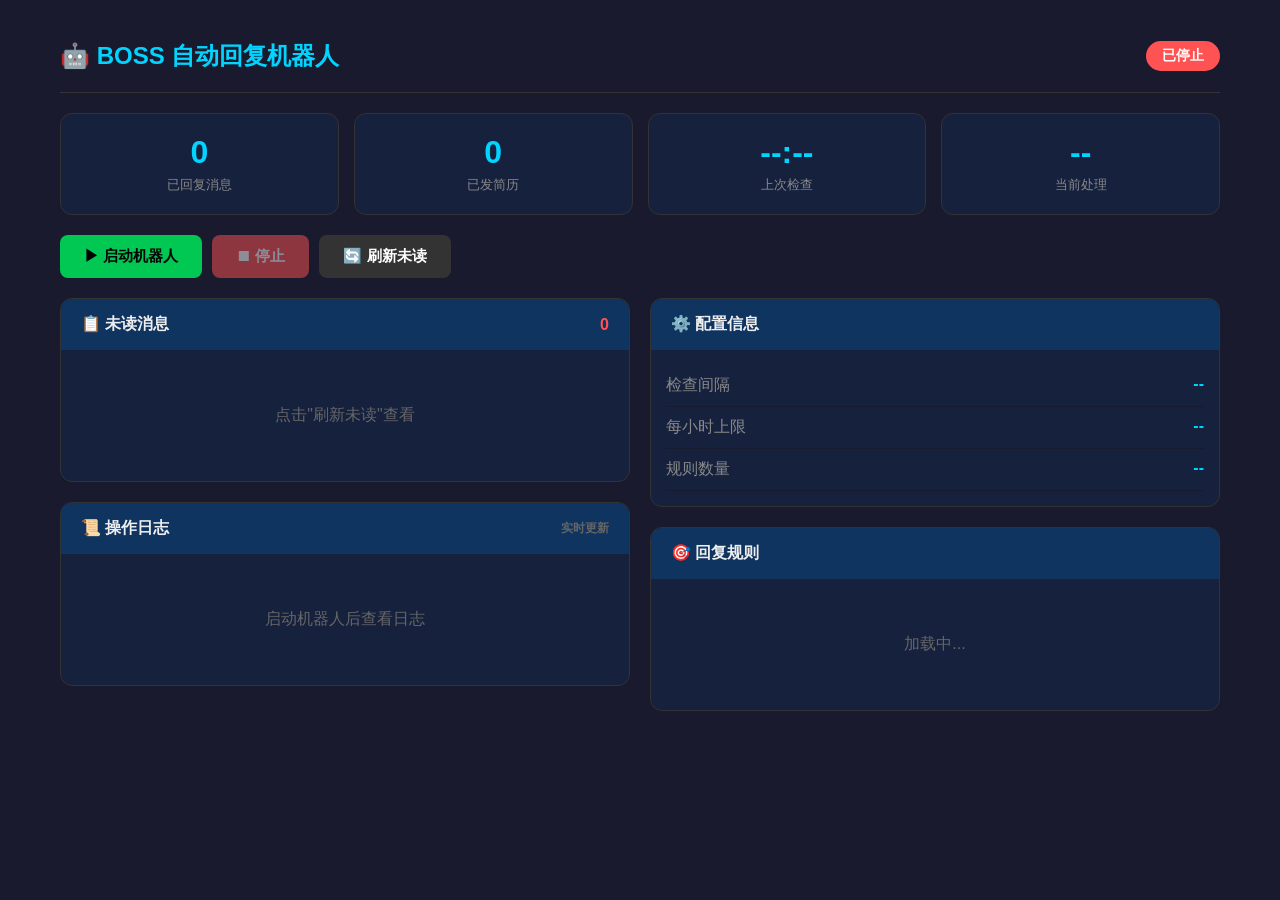
==== flask-version/templates/index.html @ 9f586309 "添加 browser-skill 版本和 Flask Web 管理界面" ====
<!DOCTYPE html>
<html lang="zh-CN">
<head>
    <meta charset="UTF-8">
    <meta name="viewport" content="width=device-width, initial-scale=1.0">
    <title>BOSS 自动回复机器人</title>
    <style>
        * { margin: 0; padding: 0; box-sizing: border-box; }
        body {
            font-family: -apple-system, BlinkMacSystemFont, 'Segoe UI', Roboto, sans-serif;
            background: #1a1a2e;
            color: #eee;
            min-height: 100vh;
        }
        .container { max-width: 1200px; margin: 0 auto; padding: 20px; }

        /* Header */
        .header {
            display: flex; justify-content: space-between; align-items: center;
            padding: 20px 0; border-bottom: 1px solid #333; margin-bottom: 20px;
        }
        .header h1 { font-size: 24px; color: #00d4ff; }
        .status-badge {
            padding: 6px 16px; border-radius: 20px; font-size: 14px; font-weight: bold;
        }
        .status-running { background: #00c853; color: #000; }
        .status-stopped { background: #ff5252; color: #fff; }

        /* Stats */
        .stats { display: grid; grid-template-columns: repeat(4, 1fr); gap: 15px; margin-bottom: 20px; }
        .stat-card {
            background: #16213e; border-radius: 12px; padding: 20px; text-align: center;
            border: 1px solid #333;
        }
        .stat-card .value { font-size: 32px; font-weight: bold; color: #00d4ff; }
        .stat-card .label { font-size: 13px; color: #888; margin-top: 5px; }

        /* Controls */
        .controls { display: flex; gap: 10px; margin-bottom: 20px; }
        .btn {
            padding: 12px 24px; border: none; border-radius: 8px; font-size: 15px;
            font-weight: bold; cursor: pointer; transition: all 0.2s;
        }
        .btn-start { background: #00c853; color: #000; }
        .btn-start:hover { background: #00e676; }
        .btn-stop { background: #ff5252; color: #fff; }
        .btn-stop:hover { background: #ff1744; }
        .btn:disabled { opacity: 0.5; cursor: not-allowed; }

        /* Main content */
        .main { display: grid; grid-template-columns: 1fr 1fr; gap: 20px; }

        .panel {
            background: #16213e; border-radius: 12px; border: 1px solid #333;
            overflow: hidden;
        }
        .panel-header {
            padding: 15px 20px; background: #0f3460; font-weight: bold;
            display: flex; justify-content: space-between; align-items: center;
        }
        .panel-body { padding: 15px; max-height: 500px; overflow-y: auto; }

        /* Logs */
        .log-entry {
            padding: 6px 0; border-bottom: 1px solid #1a1a2e; font-size: 13px;
            font-family: 'Consolas', 'Monaco', monospace;
        }
        .log-time { color: #666; margin-right: 8px; }
        .log-level { display: inline-block; width: 50px; font-weight: bold; }
        .log-level-INFO { color: #00d4ff; }
        .log-level-ERROR { color: #ff5252; }
        .log-level-WARNING { color: #ffab00; }
        .log-msg { color: #ccc; }

        /* Unread list */
        .unread-item {
            padding: 12px; background: #1a1a2e; border-radius: 8px;
            margin-bottom: 10px; border-left: 3px solid #00d4ff;
        }
        .unread-name { font-weight: bold; color: #00d4ff; margin-bottom: 5px; }
        .unread-preview { font-size: 13px; color: #999; line-height: 1.4; }
        .unread-count {
            display: inline-block; background: #ff5252; color: #fff;
            padding: 2px 8px; border-radius: 10px; font-size: 12px; margin-left: 8px;
        }
        .empty { text-align: center; color: #666; padding: 40px; }

        /* Config */
        .config-item {
            display: flex; justify-content: space-between; padding: 10px 0;
            border-bottom: 1px solid #1a1a2e;
        }
        .config-key { color: #888; }
        .config-val { color: #00d4ff; font-weight: bold; }

        /* Rules */
        .rule-item {
            display: flex; justify-content: space-between; padding: 8px 12px;
            background: #1a1a2e; border-radius: 6px; margin-bottom: 6px; font-size: 13px;
        }
        .rule-keyword { color: #ffab00; font-weight: bold; }
        .rule-action { color: #999; }
    </style>
</head>
<body>
    <div class="container">
        <!-- Header -->
        <div class="header">
            <h1>🤖 BOSS 自动回复机器人</h1>
            <span id="statusBadge" class="status-badge status-stopped">已停止</span>
        </div>

        <!-- Stats -->
        <div class="stats">
            <div class="stat-card">
                <div class="value" id="statReplies">0</div>
                <div class="label">已回复消息</div>
            </div>
            <div class="stat-card">
                <div class="value" id="statResumes">0</div>
                <div class="label">已发简历</div>
            </div>
            <div class="stat-card">
                <div class="value" id="statLastCheck">--:--</div>
                <div class="label">上次检查</div>
            </div>
            <div class="stat-card">
                <div class="value" id="statCurrent">--</div>
                <div class="label">当前处理</div>
            </div>
        </div>

        <!-- Controls -->
        <div class="controls">
            <button class="btn btn-start" id="btnStart" onclick="startBot()">▶ 启动机器人</button>
            <button class="btn btn-stop" id="btnStop" onclick="stopBot()" disabled>⏹ 停止</button>
            <button class="btn" style="background:#333; color:#fff;" onclick="refreshUnread()">🔄 刷新未读</button>
        </div>

        <!-- Main -->
        <div class="main">
            <!-- Left: Logs + Unread -->
            <div>
                <div class="panel" style="margin-bottom:20px;">
                    <div class="panel-header">
                        <span>📋 未读消息</span>
                        <span id="unreadTotal" style="color:#ff5252;">0</span>
                    </div>
                    <div class="panel-body" id="unreadList">
                        <div class="empty">点击"刷新未读"查看</div>
                    </div>
                </div>

                <div class="panel">
                    <div class="panel-header">
                        <span>📜 操作日志</span>
                        <span style="color:#666; font-size:12px;">实时更新</span>
                    </div>
                    <div class="panel-body" id="logList">
                        <div class="empty">启动机器人后查看日志</div>
                    </div>
                </div>
            </div>

            <!-- Right: Config + Rules -->
            <div>
                <div class="panel" style="margin-bottom:20px;">
                    <div class="panel-header">⚙️ 配置信息</div>
                    <div class="panel-body" id="configPanel">
                        <div class="config-item">
                            <span class="config-key">检查间隔</span>
                            <span class="config-val" id="cfgInterval">--</span>
                        </div>
                        <div class="config-item">
                            <span class="config-key">每小时上限</span>
                            <span class="config-val" id="cfgMax">--</span>
                        </div>
                        <div class="config-item">
                            <span class="config-key">规则数量</span>
                            <span class="config-val" id="cfgRules">--</span>
                        </div>
                    </div>
                </div>

                <div class="panel">
                    <div class="panel-header">🎯 回复规则</div>
                    <div class="panel-body" id="rulesPanel">
                        <div class="empty">加载中...</div>
                    </div>
                </div>
            </div>
        </div>
    </div>

    <script>
        // 状态更新
        async function updateStatus() {
            try {
                const res = await fetch('/api/status');
                const json = await res.json();
                const data = json.data;

                // 状态徽章
                const badge = document.getElementById('statusBadge');
                if (data.running) {
                    badge.textContent = '运行中';
                    badge.className = 'status-badge status-running';
                    document.getElementById('btnStart').disabled = true;
                    document.getElementById('btnStop').disabled = false;
                } else {
                    badge.textContent = '已停止';
                    badge.className = 'status-badge status-stopped';
                    document.getElementById('btnStart').disabled = false;
                    document.getElementById('btnStop').disabled = true;
                }

                // 统计
                document.getElementById('statReplies').textContent = data.total_replies;
                document.getElementById('statResumes').textContent = data.total_resumes;
                document.getElementById('statLastCheck').textContent = data.last_check || '--:--';
                document.getElementById('statCurrent').textContent = data.current_chat || '--';
            } catch (e) {
                console.error('更新状态失败:', e);
            }
        }

        // 日志更新
        async function updateLogs() {
            try {
                const res = await fetch('/api/logs?limit=50');
                const json = await res.json();
                const logs = json.data;

                const html = logs.map(log => `
                    <div class="log-entry">
                        <span class="log-time">${log.time}</span>
                        <span class="log-level log-level-${log.level}">${log.level}</span>
                        <span class="log-msg">${escapeHtml(log.message)}</span>
                    </div>
                `).join('');

                document.getElementById('logList').innerHTML = html || '<div class="empty">暂无日志</div>';
            } catch (e) {
                console.error('更新日志失败:', e);
            }
        }

        // 刷新未读
        async function refreshUnread() {
            try {
                const res = await fetch('/api/unread');
                const json = await res.json();

                if (json.success) {
                    const items = json.data;
                    document.getElementById('unreadTotal').textContent = items.length;

                    if (items.length > 0) {
                        const html = items.map(item => `
                            <div class="unread-item">
                                <div class="unread-name">
                                    ${escapeHtml(item.name)}
                                    <span class="unread-count">${item.count}</span>
                                </div>
                                <div class="unread-preview">${escapeHtml(item.preview)}</div>
                            </div>
                        `).join('');
                        document.getElementById('unreadList').innerHTML = html;
                    } else {
                        document.getElementById('unreadList').innerHTML = '<div class="empty">暂无未读消息</div>';
                    }
                } else {
                    document.getElementById('unreadList').innerHTML = `<div class="empty">错误: ${json.message}</div>`;
                }
            } catch (e) {
                document.getElementById('unreadList').innerHTML = `<div class="empty">请求失败: ${e}</div>`;
            }
        }

        // 加载配置
        async function loadConfig() {
            try {
                const res = await fetch('/api/config');
                const json = await res.json();
                const data = json.data;

                document.getElementById('cfgInterval').textContent = data.check_interval + '秒';
                document.getElementById('cfgMax').textContent = data.max_replies_per_hour + '条';
                document.getElementById('cfgRules').textContent = data.rules_count + '条';

                // 规则列表
                const rulesHtml = Object.entries(data.rules).map(([k, v]) => `
                    <div class="rule-item">
                        <span class="rule-keyword">${escapeHtml(k)}</span>
                        <span class="rule-action">${escapeHtml(v)}</span>
                    </div>
                `).join('');
                document.getElementById('rulesPanel').innerHTML = rulesHtml || '<div class="empty">无规则</div>';
            } catch (e) {
                console.error('加载配置失败:', e);
            }
        }

        // 启动/停止
        async function startBot() {
            const res = await fetch('/api/start', { method: 'POST' });
            const json = await res.json();
            alert(json.message);
            updateStatus();
        }

        async function stopBot() {
            const res = await fetch('/api/stop', { method: 'POST' });
            const json = await res.json();
            alert(json.message);
            updateStatus();
        }

        // 工具
        function escapeHtml(text) {
            const div = document.createElement('div');
            div.textContent = text;
            return div.innerHTML;
        }

        // 定时刷新
        setInterval(updateStatus, 2000);
        setInterval(updateLogs, 1000);

        // 初始化
        updateStatus();
        updateLogs();
        loadConfig();
    </script>
</body>
</html>
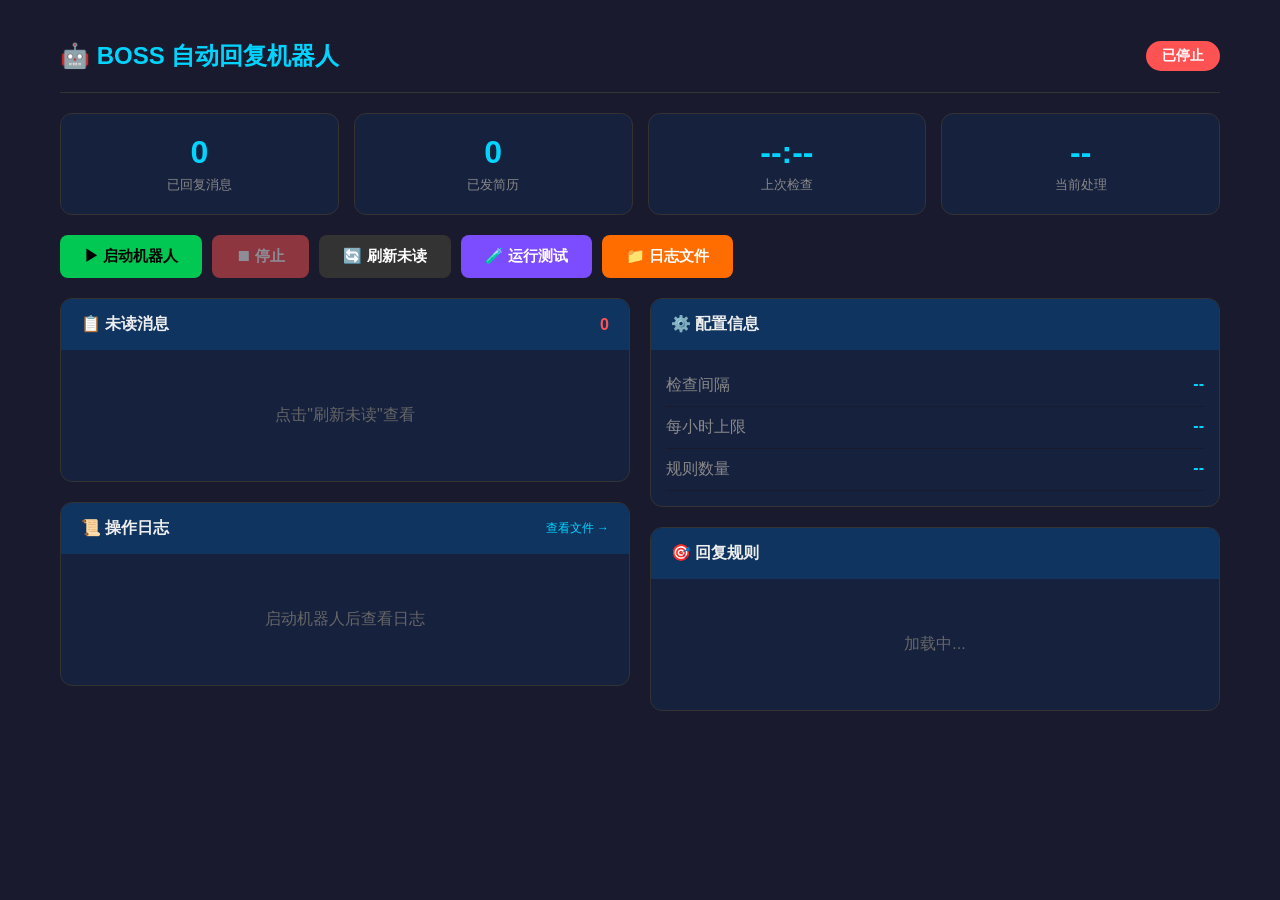
==== commit 4dab143b: "Add browser test suite and Flask log viewer - test_full_run.py: full browser integration test (12 ch" ====
--- a/flask-version/templates/index.html
+++ b/flask-version/templates/index.html
@@ -135,6 +135,8 @@
             <button class="btn btn-start" id="btnStart" onclick="startBot()">▶ 启动机器人</button>
             <button class="btn btn-stop" id="btnStop" onclick="stopBot()" disabled>⏹ 停止</button>
             <button class="btn" style="background:#333; color:#fff;" onclick="refreshUnread()">🔄 刷新未读</button>
+            <button class="btn" style="background:#7c4dff; color:#fff;" onclick="runTest()">🧪 运行测试</button>
+            <button class="btn" style="background:#ff6d00; color:#fff;" onclick="showLogFiles()">📁 日志文件</button>
         </div>
 
         <!-- Main -->
@@ -154,7 +156,7 @@
                 <div class="panel">
                     <div class="panel-header">
                         <span>📜 操作日志</span>
-                        <span style="color:#666; font-size:12px;">实时更新</span>
+                        <button style="background:none;border:none;color:#00d4ff;cursor:pointer;font-size:12px;" onclick="showLogFiles()">查看文件 →</button>
                     </div>
                     <div class="panel-body" id="logList">
                         <div class="empty">启动机器人后查看日志</div>
@@ -190,6 +192,24 @@
                 </div>
             </div>
         </div>
+
+        <!-- Log File Viewer Modal -->
+        <div id="logModal" style="display:none;position:fixed;top:0;left:0;width:100%;height:100%;background:rgba(0,0,0,0.8);z-index:1000;" onclick="if(event.target===this) closeLogModal()">
+            <div style="background:#16213e;margin:30px auto;width:90%;max-width:900px;height:85vh;border-radius:12px;overflow:hidden;display:flex;flex-direction:column;">
+                <div style="padding:15px 20px;background:#0f3460;display:flex;justify-content:space-between;align-items:center;">
+                    <span style="font-weight:bold;">📁 日志文件</span>
+                    <button onclick="closeLogModal()" style="background:none;border:none;color:#fff;font-size:20px;cursor:pointer;">✕</button>
+                </div>
+                <div style="padding:10px 20px;background:#1a1a2e;display:flex;gap:10px;align-items:center;">
+                    <select id="logFileSelect" onchange="loadLogFile()" style="background:#0f3460;color:#fff;border:1px solid #333;padding:8px 12px;border-radius:6px;flex:1;">
+                        <option value="">选择日志文件...</option>
+                    </select>
+                    <button onclick="refreshLogFiles()" style="background:#333;color:#fff;border:none;padding:8px 12px;border-radius:6px;cursor:pointer;">刷新</button>
+                </div>
+                <div id="logFileContent" style="flex:1;overflow-y:auto;padding:15px;font-family:Consolas,Monaco,monospace;font-size:12px;color:#ccc;white-space:pre-wrap;background:#0a0a1a;">
+                </div>
+            </div>
+        </div>
     </div>
 
     <script>
@@ -316,6 +336,63 @@
             updateStatus();
         }
 
+        // 运行浏览器测试
+        async function runTest() {
+            if (!confirm('运行完整浏览器测试？需要约30秒。')) return;
+            alert('测试已启动，请稍候...');
+            try {
+                const res = await fetch('/api/test', { method: 'POST' });
+                const json = await res.json();
+                if (json.success) {
+                    alert('✅ 测试全部通过！\n\n返回码: ' + json.returncode);
+                } else {
+                    alert('❌ 测试失败:\n' + (json.message || json.stderr || '未知错误'));
+                }
+            } catch (e) {
+                alert('测试请求失败: ' + e);
+            }
+        }
+
+        // 日志文件查看
+        function showLogFiles() {
+            document.getElementById('logModal').style.display = 'block';
+            refreshLogFiles();
+        }
+
+        function closeLogModal() {
+            document.getElementById('logModal').style.display = 'none';
+        }
+
+        async function refreshLogFiles() {
+            try {
+                const res = await fetch('/api/logfiles');
+                const json = await res.json();
+                const select = document.getElementById('logFileSelect');
+                select.innerHTML = '<option value="">选择日志文件...</option>';
+                json.data.forEach(f => {
+                    const opt = document.createElement('option');
+                    opt.value = f.name;
+                    const sizeKB = (f.size / 1024).toFixed(1);
+                    opt.textContent = `${f.name} (${sizeKB} KB) - ${f.modified}`;
+                    select.appendChild(opt);
+                });
+            } catch (e) {
+                console.error('加载日志文件列表失败:', e);
+            }
+        }
+
+        async function loadLogFile() {
+            const filename = document.getElementById('logFileSelect').value;
+            if (!filename) return;
+            try {
+                const res = await fetch('/api/logfile/' + encodeURIComponent(filename));
+                const json = await res.json();
+                document.getElementById('logFileContent').textContent = json.data || json.message || '空文件';
+            } catch (e) {
+                document.getElementById('logFileContent').textContent = '加载失败: ' + e;
+            }
+        }
+
         // 工具
         function escapeHtml(text) {
             const div = document.createElement('div');
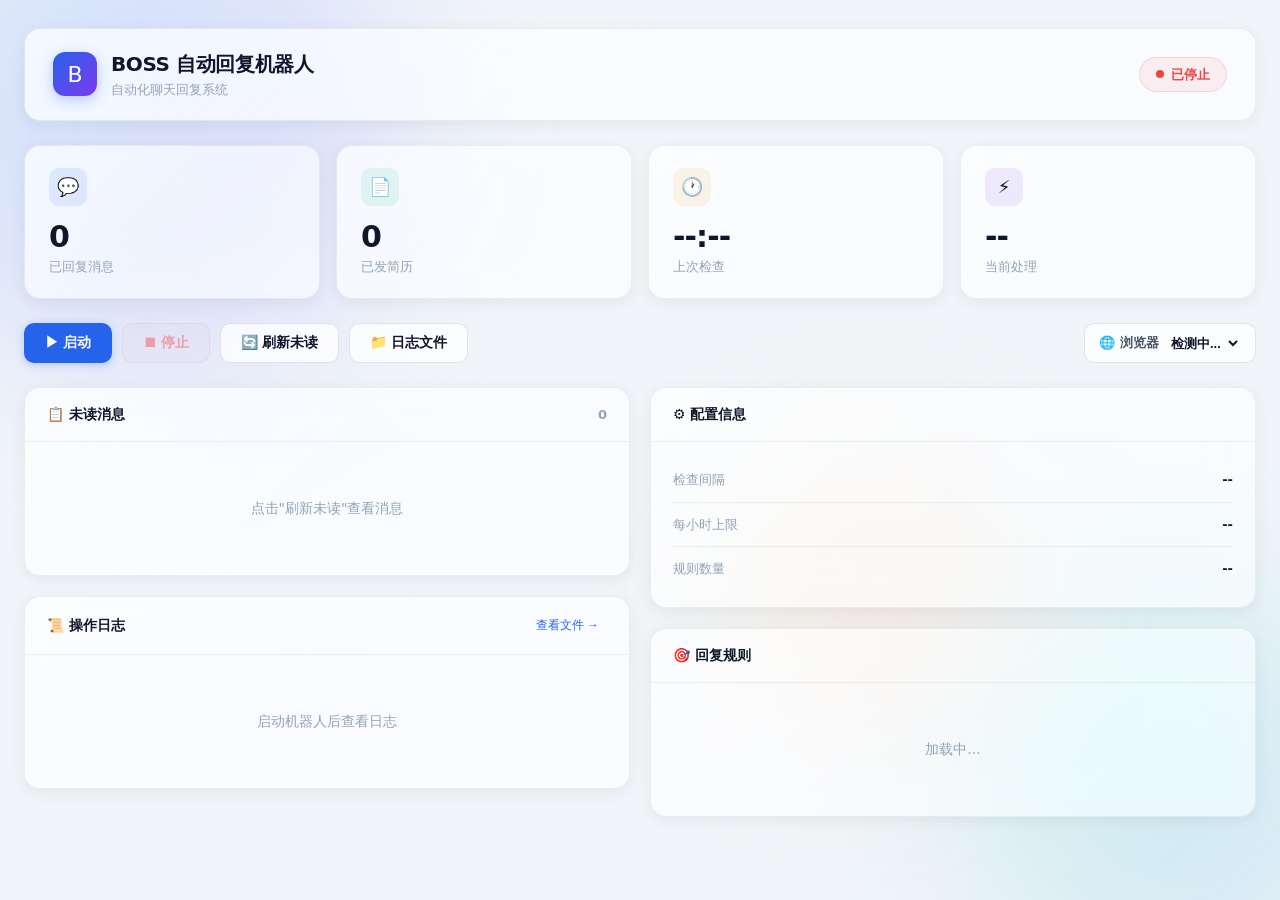
==== commit b9d0a71f: "feat: 重构浏览器启动 + Edge 适配 + 前端浏览器选择器 - 新增 browser_launcher.py: 跨平台浏览器启动器，支持 Chrome/Edge/Chromium 自动检测 " ====
--- a/flask-version/templates/index.html
+++ b/flask-version/templates/index.html
@@ -3,160 +3,757 @@
 <head>
     <meta charset="UTF-8">
     <meta name="viewport" content="width=device-width, initial-scale=1.0">
-    <title>BOSS 自动回复机器人</title>
+    <title>BOSS Auto-Reply Bot</title>
     <style>
-        * { margin: 0; padding: 0; box-sizing: border-box; }
+        /* ==================== Reset & Base ==================== */
+        *, *::before, *::after { margin: 0; padding: 0; box-sizing: border-box; }
+
+        :root {
+            --accent: #2563eb;
+            --accent-soft: rgb(37 99 235 / .08);
+            --accent-border: rgb(37 99 235 / .2);
+            --surface: rgb(255 255 255 / .62);
+            --surface-elevated: rgb(255 255 255 / .78);
+            --border: rgb(0 0 0 / .06);
+            --border-strong: rgb(0 0 0 / .1);
+            --text-primary: #0f172a;
+            --text-secondary: #475569;
+            --text-muted: #94a3b8;
+            --success: #10b981;
+            --danger: #ef4444;
+            --warning: #f59e0b;
+            --radius: 16px;
+            --radius-sm: 10px;
+            --radius-xs: 6px;
+            --shadow-sm: 0 1px 3px rgb(0 0 0 / .04);
+            --shadow-md: 0 4px 16px rgb(0 0 0 / .06);
+            --shadow-lg: 0 12px 40px rgb(0 0 0 / .08);
+            --blur: 20px;
+        }
+
         body {
-            font-family: -apple-system, BlinkMacSystemFont, 'Segoe UI', Roboto, sans-serif;
-            background: #1a1a2e;
-            color: #eee;
-            min-height: 100vh;
-        }
-        .container { max-width: 1200px; margin: 0 auto; padding: 20px; }
-
-        /* Header */
+            font-family: -apple-system, BlinkMacSystemFont, 'SF Pro Display', 'Segoe UI', system-ui, sans-serif;
+            background: #f1f5f9;
+            color: var(--text-primary);
+            min-height: 100dvh;
+            line-height: 1.5;
+            -webkit-font-smoothing: antialiased;
+        }
+
+        /* ==================== Background Decoration ==================== */
+        .bg-decoration {
+            position: fixed;
+            inset: 0;
+            z-index: 0;
+            overflow: hidden;
+            pointer-events: none;
+        }
+
+        .bg-blob {
+            position: absolute;
+            border-radius: 50%;
+            filter: blur(80px);
+            opacity: .35;
+        }
+
+        .bg-blob-1 {
+            width: 500px; height: 500px;
+            background: linear-gradient(135deg, #93c5fd, #c4b5fd);
+            top: -120px; left: -100px;
+        }
+
+        .bg-blob-2 {
+            width: 400px; height: 400px;
+            background: linear-gradient(135deg, #a7f3d0, #93c5fd);
+            bottom: -80px; right: -80px;
+        }
+
+        .bg-blob-3 {
+            width: 300px; height: 300px;
+            background: linear-gradient(135deg, #fde68a, #fca5a5);
+            top: 50%; right: 20%;
+            opacity: .18;
+        }
+
+        /* ==================== Glass Panel ==================== */
+        .glass {
+            position: relative;
+            background: var(--surface);
+            backdrop-filter: blur(var(--blur)) saturate(180%);
+            -webkit-backdrop-filter: blur(var(--blur)) saturate(180%);
+            border: 1px solid var(--border);
+            border-radius: var(--radius);
+            box-shadow: var(--shadow-md);
+        }
+
+        .glass::before {
+            content: "";
+            position: absolute;
+            inset: 0;
+            border-radius: inherit;
+            background: linear-gradient(135deg, rgb(255 255 255 / .35), transparent 50%);
+            pointer-events: none;
+            z-index: 0;
+        }
+
+        .glass > * { position: relative; z-index: 1; }
+
+        @media (prefers-reduced-transparency: reduce) {
+            .glass {
+                background: rgb(255 255 255 / .96);
+                backdrop-filter: none;
+                -webkit-backdrop-filter: none;
+            }
+        }
+
+        /* ==================== Layout ==================== */
+        .container {
+            position: relative;
+            z-index: 1;
+            max-width: 1280px;
+            margin: 0 auto;
+            padding: 28px 24px;
+        }
+
+        /* ==================== Header ==================== */
         .header {
-            display: flex; justify-content: space-between; align-items: center;
-            padding: 20px 0; border-bottom: 1px solid #333; margin-bottom: 20px;
-        }
-        .header h1 { font-size: 24px; color: #00d4ff; }
+            display: flex;
+            justify-content: space-between;
+            align-items: center;
+            padding: 20px 28px;
+            margin-bottom: 24px;
+        }
+
+        .header-left {
+            display: flex;
+            align-items: center;
+            gap: 14px;
+        }
+
+        .logo-icon {
+            width: 44px; height: 44px;
+            border-radius: 12px;
+            background: linear-gradient(135deg, var(--accent), #7c3aed);
+            display: flex;
+            align-items: center;
+            justify-content: center;
+            font-size: 22px;
+            color: #fff;
+            box-shadow: 0 4px 14px rgb(37 99 235 / .3);
+        }
+
+        .header-title {
+            font-size: 20px;
+            font-weight: 700;
+            letter-spacing: -0.02em;
+            color: var(--text-primary);
+        }
+
+        .header-subtitle {
+            font-size: 13px;
+            color: var(--text-muted);
+            margin-top: 1px;
+        }
+
         .status-badge {
-            padding: 6px 16px; border-radius: 20px; font-size: 14px; font-weight: bold;
-        }
-        .status-running { background: #00c853; color: #000; }
-        .status-stopped { background: #ff5252; color: #fff; }
-
-        /* Stats */
-        .stats { display: grid; grid-template-columns: repeat(4, 1fr); gap: 15px; margin-bottom: 20px; }
+            display: inline-flex;
+            align-items: center;
+            gap: 7px;
+            padding: 7px 16px;
+            border-radius: 999px;
+            font-size: 13px;
+            font-weight: 600;
+            border: 1px solid transparent;
+            transition: all .25s ease;
+        }
+
+        .status-dot {
+            width: 8px; height: 8px;
+            border-radius: 50%;
+            flex-shrink: 0;
+        }
+
+        .status-running {
+            background: rgb(16 185 129 / .1);
+            color: var(--success);
+            border-color: rgb(16 185 129 / .2);
+        }
+
+        .status-running .status-dot {
+            background: var(--success);
+            box-shadow: 0 0 0 3px rgb(16 185 129 / .2);
+            animation: pulse 2s infinite;
+        }
+
+        .status-stopped {
+            background: rgb(239 68 68 / .08);
+            color: var(--danger);
+            border-color: rgb(239 68 68 / .15);
+        }
+
+        .status-stopped .status-dot {
+            background: var(--danger);
+        }
+
+        @keyframes pulse {
+            0%, 100% { box-shadow: 0 0 0 3px rgb(16 185 129 / .2); }
+            50% { box-shadow: 0 0 0 6px rgb(16 185 129 / .08); }
+        }
+
+        /* ==================== Stats Grid ==================== */
+        .stats {
+            display: grid;
+            grid-template-columns: repeat(4, 1fr);
+            gap: 16px;
+            margin-bottom: 24px;
+        }
+
         .stat-card {
-            background: #16213e; border-radius: 12px; padding: 20px; text-align: center;
-            border: 1px solid #333;
-        }
-        .stat-card .value { font-size: 32px; font-weight: bold; color: #00d4ff; }
-        .stat-card .label { font-size: 13px; color: #888; margin-top: 5px; }
-
-        /* Controls */
-        .controls { display: flex; gap: 10px; margin-bottom: 20px; }
+            padding: 22px 24px;
+            transition: transform .2s ease, box-shadow .2s ease;
+        }
+
+        .stat-card:hover {
+            transform: translateY(-2px);
+            box-shadow: var(--shadow-lg);
+        }
+
+        .stat-icon {
+            width: 38px; height: 38px;
+            border-radius: 10px;
+            display: flex;
+            align-items: center;
+            justify-content: center;
+            font-size: 18px;
+            margin-bottom: 14px;
+        }
+
+        .stat-icon-blue { background: rgb(37 99 235 / .1); }
+        .stat-icon-green { background: rgb(16 185 129 / .1); }
+        .stat-icon-amber { background: rgb(245 158 11 / .1); }
+        .stat-icon-purple { background: rgb(124 58 237 / .1); }
+
+        .stat-value {
+            font-size: 30px;
+            font-weight: 700;
+            letter-spacing: -0.03em;
+            color: var(--text-primary);
+            line-height: 1.1;
+        }
+
+        .stat-label {
+            font-size: 13px;
+            color: var(--text-muted);
+            margin-top: 4px;
+        }
+
+        /* ==================== Controls ==================== */
+        .controls {
+            display: flex;
+            gap: 10px;
+            margin-bottom: 24px;
+            flex-wrap: wrap;
+        }
+
         .btn {
-            padding: 12px 24px; border: none; border-radius: 8px; font-size: 15px;
-            font-weight: bold; cursor: pointer; transition: all 0.2s;
-        }
-        .btn-start { background: #00c853; color: #000; }
-        .btn-start:hover { background: #00e676; }
-        .btn-stop { background: #ff5252; color: #fff; }
-        .btn-stop:hover { background: #ff1744; }
-        .btn:disabled { opacity: 0.5; cursor: not-allowed; }
-
-        /* Main content */
-        .main { display: grid; grid-template-columns: 1fr 1fr; gap: 20px; }
+            display: inline-flex;
+            align-items: center;
+            gap: 7px;
+            padding: 10px 20px;
+            border: 1px solid var(--border-strong);
+            border-radius: var(--radius-sm);
+            font-size: 14px;
+            font-weight: 600;
+            cursor: pointer;
+            transition: all .2s ease;
+            background: var(--surface-elevated);
+            color: var(--text-primary);
+            backdrop-filter: blur(10px);
+            -webkit-backdrop-filter: blur(10px);
+        }
+
+        .btn:hover:not(:disabled) {
+            transform: translateY(-1px);
+            box-shadow: var(--shadow-md);
+            border-color: var(--accent-border);
+        }
+
+        .btn:active:not(:disabled) {
+            transform: scale(.97);
+        }
+
+        .btn:disabled {
+            opacity: .45;
+            cursor: not-allowed;
+        }
+
+        .btn-primary {
+            background: var(--accent);
+            color: #fff;
+            border-color: transparent;
+            box-shadow: 0 2px 8px rgb(37 99 235 / .25);
+        }
+
+        .btn-primary:hover:not(:disabled) {
+            background: #1d4ed8;
+            box-shadow: 0 4px 16px rgb(37 99 235 / .35);
+        }
+
+        .btn-danger {
+            color: var(--danger);
+            border-color: rgb(239 68 68 / .2);
+            background: rgb(239 68 68 / .05);
+        }
+
+        .btn-danger:hover:not(:disabled) {
+            background: rgb(239 68 68 / .1);
+            border-color: rgb(239 68 68 / .3);
+        }
+
+        /* ==================== Main Grid ==================== */
+        .main {
+            display: grid;
+            grid-template-columns: 1fr 1fr;
+            gap: 20px;
+        }
 
         .panel {
-            background: #16213e; border-radius: 12px; border: 1px solid #333;
             overflow: hidden;
-        }
+            display: flex;
+            flex-direction: column;
+        }
+
         .panel-header {
-            padding: 15px 20px; background: #0f3460; font-weight: bold;
-            display: flex; justify-content: space-between; align-items: center;
-        }
-        .panel-body { padding: 15px; max-height: 500px; overflow-y: auto; }
-
-        /* Logs */
+            display: flex;
+            justify-content: space-between;
+            align-items: center;
+            padding: 16px 22px;
+            border-bottom: 1px solid var(--border);
+            font-size: 14px;
+            font-weight: 600;
+            color: var(--text-primary);
+        }
+
+        .panel-header-action {
+            font-size: 12px;
+            font-weight: 500;
+            color: var(--accent);
+            background: none;
+            border: none;
+            cursor: pointer;
+            padding: 4px 8px;
+            border-radius: var(--radius-xs);
+            transition: background .15s;
+        }
+
+        .panel-header-action:hover {
+            background: var(--accent-soft);
+        }
+
+        .panel-body {
+            padding: 16px 22px;
+            overflow-y: auto;
+            flex: 1;
+            max-height: 420px;
+        }
+
+        .panel-body::-webkit-scrollbar {
+            width: 5px;
+        }
+
+        .panel-body::-webkit-scrollbar-track {
+            background: transparent;
+        }
+
+        .panel-body::-webkit-scrollbar-thumb {
+            background: rgb(0 0 0 / .1);
+            border-radius: 999px;
+        }
+
+        /* ==================== Log Entries ==================== */
         .log-entry {
-            padding: 6px 0; border-bottom: 1px solid #1a1a2e; font-size: 13px;
-            font-family: 'Consolas', 'Monaco', monospace;
-        }
-        .log-time { color: #666; margin-right: 8px; }
-        .log-level { display: inline-block; width: 50px; font-weight: bold; }
-        .log-level-INFO { color: #00d4ff; }
-        .log-level-ERROR { color: #ff5252; }
-        .log-level-WARNING { color: #ffab00; }
-        .log-msg { color: #ccc; }
-
-        /* Unread list */
+            display: flex;
+            align-items: flex-start;
+            gap: 10px;
+            padding: 8px 0;
+            border-bottom: 1px solid var(--border);
+            font-size: 13px;
+        }
+
+        .log-entry:last-child { border-bottom: none; }
+
+        .log-time {
+            color: var(--text-muted);
+            font-variant-numeric: tabular-nums;
+            flex-shrink: 0;
+            font-size: 12px;
+            padding-top: 1px;
+        }
+
+        .log-level {
+            flex-shrink: 0;
+            font-size: 11px;
+            font-weight: 700;
+            padding: 2px 7px;
+            border-radius: 4px;
+            text-transform: uppercase;
+            letter-spacing: 0.04em;
+        }
+
+        .log-level-INFO {
+            background: rgb(37 99 235 / .1);
+            color: var(--accent);
+        }
+
+        .log-level-ERROR {
+            background: rgb(239 68 68 / .1);
+            color: var(--danger);
+        }
+
+        .log-level-WARNING {
+            background: rgb(245 158 11 / .1);
+            color: var(--warning);
+        }
+
+        .log-msg {
+            color: var(--text-secondary);
+            word-break: break-all;
+            line-height: 1.4;
+        }
+
+        /* ==================== Unread Items ==================== */
         .unread-item {
-            padding: 12px; background: #1a1a2e; border-radius: 8px;
-            margin-bottom: 10px; border-left: 3px solid #00d4ff;
-        }
-        .unread-name { font-weight: bold; color: #00d4ff; margin-bottom: 5px; }
-        .unread-preview { font-size: 13px; color: #999; line-height: 1.4; }
+            padding: 14px 16px;
+            background: var(--accent-soft);
+            border: 1px solid var(--accent-border);
+            border-radius: var(--radius-sm);
+            margin-bottom: 10px;
+            transition: transform .15s, box-shadow .15s;
+        }
+
+        .unread-item:hover {
+            transform: translateX(2px);
+            box-shadow: var(--shadow-sm);
+        }
+
+        .unread-name {
+            font-weight: 600;
+            color: var(--text-primary);
+            margin-bottom: 4px;
+            display: flex;
+            align-items: center;
+            gap: 8px;
+        }
+
         .unread-count {
-            display: inline-block; background: #ff5252; color: #fff;
-            padding: 2px 8px; border-radius: 10px; font-size: 12px; margin-left: 8px;
-        }
-        .empty { text-align: center; color: #666; padding: 40px; }
-
-        /* Config */
+            display: inline-flex;
+            align-items: center;
+            justify-content: center;
+            min-width: 20px; height: 20px;
+            background: var(--accent);
+            color: #fff;
+            border-radius: 999px;
+            font-size: 11px;
+            font-weight: 700;
+            padding: 0 6px;
+        }
+
+        .unread-preview {
+            font-size: 13px;
+            color: var(--text-secondary);
+            line-height: 1.4;
+        }
+
+        /* ==================== Config & Rules ==================== */
         .config-item {
-            display: flex; justify-content: space-between; padding: 10px 0;
-            border-bottom: 1px solid #1a1a2e;
-        }
-        .config-key { color: #888; }
-        .config-val { color: #00d4ff; font-weight: bold; }
-
-        /* Rules */
+            display: flex;
+            justify-content: space-between;
+            align-items: center;
+            padding: 12px 0;
+            border-bottom: 1px solid var(--border);
+        }
+
+        .config-item:last-child { border-bottom: none; }
+
+        .config-key {
+            font-size: 13px;
+            color: var(--text-muted);
+        }
+
+        .config-val {
+            font-size: 13px;
+            font-weight: 600;
+            color: var(--text-primary);
+            font-variant-numeric: tabular-nums;
+        }
+
         .rule-item {
-            display: flex; justify-content: space-between; padding: 8px 12px;
-            background: #1a1a2e; border-radius: 6px; margin-bottom: 6px; font-size: 13px;
-        }
-        .rule-keyword { color: #ffab00; font-weight: bold; }
-        .rule-action { color: #999; }
+            display: flex;
+            justify-content: space-between;
+            align-items: center;
+            padding: 10px 14px;
+            background: var(--accent-soft);
+            border: 1px solid var(--accent-border);
+            border-radius: var(--radius-xs);
+            margin-bottom: 6px;
+            font-size: 13px;
+        }
+
+        .rule-keyword {
+            font-weight: 600;
+            color: var(--accent);
+        }
+
+        .rule-action {
+            color: var(--text-secondary);
+            font-size: 12px;
+            max-width: 60%;
+            text-align: right;
+            overflow: hidden;
+            text-overflow: ellipsis;
+            white-space: nowrap;
+        }
+
+        /* ==================== Empty State ==================== */
+        .empty {
+            text-align: center;
+            color: var(--text-muted);
+            padding: 40px 20px;
+            font-size: 14px;
+        }
+
+        /* ==================== Modal ==================== */
+        .modal-overlay {
+            display: none;
+            position: fixed;
+            inset: 0;
+            z-index: 100;
+            background: rgb(0 0 0 / .3);
+            backdrop-filter: blur(4px);
+            -webkit-backdrop-filter: blur(4px);
+            align-items: center;
+            justify-content: center;
+        }
+
+        .modal-overlay.active {
+            display: flex;
+        }
+
+        .modal {
+            width: 90%;
+            max-width: 860px;
+            height: 80vh;
+            display: flex;
+            flex-direction: column;
+            overflow: hidden;
+            animation: modalIn .25s ease;
+        }
+
+        @keyframes modalIn {
+            from { opacity: 0; transform: scale(.96) translateY(8px); }
+            to { opacity: 1; transform: scale(1) translateY(0); }
+        }
+
+        .modal-header {
+            display: flex;
+            justify-content: space-between;
+            align-items: center;
+            padding: 18px 24px;
+            border-bottom: 1px solid var(--border);
+        }
+
+        .modal-title {
+            font-size: 16px;
+            font-weight: 600;
+        }
+
+        .modal-close {
+            width: 32px; height: 32px;
+            border: none;
+            background: var(--accent-soft);
+            border-radius: 8px;
+            cursor: pointer;
+            font-size: 16px;
+            color: var(--text-secondary);
+            display: flex;
+            align-items: center;
+            justify-content: center;
+            transition: background .15s;
+        }
+
+        .modal-close:hover {
+            background: rgb(239 68 68 / .1);
+            color: var(--danger);
+        }
+
+        .modal-toolbar {
+            display: flex;
+            gap: 10px;
+            align-items: center;
+            padding: 12px 24px;
+            border-bottom: 1px solid var(--border);
+            background: rgb(255 255 255 / .3);
+        }
+
+        .modal-select {
+            flex: 1;
+            padding: 8px 12px;
+            border: 1px solid var(--border-strong);
+            border-radius: var(--radius-xs);
+            background: var(--surface-elevated);
+            color: var(--text-primary);
+            font-size: 13px;
+            outline: none;
+            cursor: pointer;
+        }
+
+        .modal-select:focus {
+            border-color: var(--accent);
+        }
+
+        .modal-content {
+            flex: 1;
+            overflow-y: auto;
+            padding: 16px 24px;
+            font-family: 'SF Mono', 'Fira Code', 'Consolas', monospace;
+            font-size: 12px;
+            line-height: 1.6;
+            color: var(--text-secondary);
+            white-space: pre-wrap;
+            word-break: break-all;
+            background: rgb(255 255 255 / .3);
+        }
+
+        /* ==================== Browser Selector ==================== */
+        .browser-selector {
+            display: inline-flex;
+            align-items: center;
+            gap: 8px;
+            padding: 6px 14px;
+            background: var(--surface-elevated);
+            border: 1px solid var(--border-strong);
+            border-radius: var(--radius-sm);
+            backdrop-filter: blur(10px);
+            -webkit-backdrop-filter: blur(10px);
+        }
+
+        .browser-label {
+            font-size: 13px;
+            font-weight: 600;
+            color: var(--text-secondary);
+            white-space: nowrap;
+        }
+
+        .browser-select {
+            border: none;
+            background: transparent;
+            font-size: 13px;
+            font-weight: 600;
+            color: var(--text-primary);
+            outline: none;
+            cursor: pointer;
+            padding-right: 4px;
+        }
+
+        /* ==================== Responsive ==================== */
+        @media (max-width: 900px) {
+            .stats { grid-template-columns: repeat(2, 1fr); }
+            .main { grid-template-columns: 1fr; }
+        }
+
+        @media (max-width: 600px) {
+            .container { padding: 16px 12px; }
+            .stats { grid-template-columns: 1fr 1fr; gap: 10px; }
+            .stat-card { padding: 16px; }
+            .stat-value { font-size: 24px; }
+            .header { padding: 16px 20px; }
+            .header-title { font-size: 17px; }
+            .controls { gap: 8px; }
+            .btn { padding: 8px 14px; font-size: 13px; }
+        }
     </style>
 </head>
 <body>
+    <!-- Background -->
+    <div class="bg-decoration">
+        <div class="bg-blob bg-blob-1"></div>
+        <div class="bg-blob bg-blob-2"></div>
+        <div class="bg-blob bg-blob-3"></div>
+    </div>
+
     <div class="container">
         <!-- Header -->
-        <div class="header">
-            <h1>🤖 BOSS 自动回复机器人</h1>
-            <span id="statusBadge" class="status-badge status-stopped">已停止</span>
+        <div class="header glass">
+            <div class="header-left">
+                <div class="logo-icon">B</div>
+                <div>
+                    <div class="header-title">BOSS 自动回复机器人</div>
+                    <div class="header-subtitle">自动化聊天回复系统</div>
+                </div>
+            </div>
+            <span id="statusBadge" class="status-badge status-stopped">
+                <span class="status-dot"></span>
+                <span id="statusText">已停止</span>
+            </span>
         </div>
 
         <!-- Stats -->
         <div class="stats">
-            <div class="stat-card">
-                <div class="value" id="statReplies">0</div>
-                <div class="label">已回复消息</div>
+            <div class="stat-card glass">
+                <div class="stat-icon stat-icon-blue">💬</div>
+                <div class="stat-value" id="statReplies">0</div>
+                <div class="stat-label">已回复消息</div>
             </div>
-            <div class="stat-card">
-                <div class="value" id="statResumes">0</div>
-                <div class="label">已发简历</div>
+            <div class="stat-card glass">
+                <div class="stat-icon stat-icon-green">📄</div>
+                <div class="stat-value" id="statResumes">0</div>
+                <div class="stat-label">已发简历</div>
             </div>
-            <div class="stat-card">
-                <div class="value" id="statLastCheck">--:--</div>
-                <div class="label">上次检查</div>
+            <div class="stat-card glass">
+                <div class="stat-icon stat-icon-amber">🕐</div>
+                <div class="stat-value" id="statLastCheck">--:--</div>
+                <div class="stat-label">上次检查</div>
             </div>
-            <div class="stat-card">
-                <div class="value" id="statCurrent">--</div>
-                <div class="label">当前处理</div>
+            <div class="stat-card glass">
+                <div class="stat-icon stat-icon-purple">⚡</div>
+                <div class="stat-value" id="statCurrent">--</div>
+                <div class="stat-label">当前处理</div>
             </div>
         </div>
 
         <!-- Controls -->
         <div class="controls">
-            <button class="btn btn-start" id="btnStart" onclick="startBot()">▶ 启动机器人</button>
-            <button class="btn btn-stop" id="btnStop" onclick="stopBot()" disabled>⏹ 停止</button>
-            <button class="btn" style="background:#333; color:#fff;" onclick="refreshUnread()">🔄 刷新未读</button>
-            <button class="btn" style="background:#7c4dff; color:#fff;" onclick="runTest()">🧪 运行测试</button>
-            <button class="btn" style="background:#ff6d00; color:#fff;" onclick="showLogFiles()">📁 日志文件</button>
+            <button class="btn btn-primary" id="btnStart" onclick="startBot()">▶ 启动</button>
+            <button class="btn btn-danger" id="btnStop" onclick="stopBot()" disabled>⏹ 停止</button>
+            <button class="btn" onclick="refreshUnread()">🔄 刷新未读</button>
+            <button class="btn" onclick="showLogFiles()">📁 日志文件</button>
+            <div style="flex:1"></div>
+            <div class="browser-selector" id="browserSelector">
+                <span class="browser-label">🌐 浏览器</span>
+                <select class="browser-select" id="browserSelect" onchange="selectBrowser()">
+                    <option value="">检测中...</option>
+                </select>
+            </div>
         </div>
 
         <!-- Main -->
         <div class="main">
-            <!-- Left: Logs + Unread -->
+            <!-- Left Column -->
             <div>
-                <div class="panel" style="margin-bottom:20px;">
+                <div class="panel glass" style="margin-bottom:20px;">
                     <div class="panel-header">
                         <span>📋 未读消息</span>
-                        <span id="unreadTotal" style="color:#ff5252;">0</span>
+                        <span id="unreadTotal" style="color:var(--text-muted);font-size:13px;">0</span>
                     </div>
                     <div class="panel-body" id="unreadList">
-                        <div class="empty">点击"刷新未读"查看</div>
+                        <div class="empty">点击"刷新未读"查看消息</div>
                     </div>
                 </div>
 
-                <div class="panel">
+                <div class="panel glass">
                     <div class="panel-header">
                         <span>📜 操作日志</span>
-                        <button style="background:none;border:none;color:#00d4ff;cursor:pointer;font-size:12px;" onclick="showLogFiles()">查看文件 →</button>
+                        <button class="panel-header-action" onclick="showLogFiles()">查看文件 →</button>
                     </div>
                     <div class="panel-body" id="logList">
                         <div class="empty">启动机器人后查看日志</div>
@@ -164,9 +761,9 @@
                 </div>
             </div>
 
-            <!-- Right: Config + Rules -->
+            <!-- Right Column -->
             <div>
-                <div class="panel" style="margin-bottom:20px;">
+                <div class="panel glass" style="margin-bottom:20px;">
                     <div class="panel-header">⚙️ 配置信息</div>
                     <div class="panel-body" id="configPanel">
                         <div class="config-item">
@@ -184,7 +781,7 @@
                     </div>
                 </div>
 
-                <div class="panel">
+                <div class="panel glass">
                     <div class="panel-header">🎯 回复规则</div>
                     <div class="panel-body" id="rulesPanel">
                         <div class="empty">加载中...</div>
@@ -192,64 +789,72 @@
                 </div>
             </div>
         </div>
-
-        <!-- Log File Viewer Modal -->
-        <div id="logModal" style="display:none;position:fixed;top:0;left:0;width:100%;height:100%;background:rgba(0,0,0,0.8);z-index:1000;" onclick="if(event.target===this) closeLogModal()">
-            <div style="background:#16213e;margin:30px auto;width:90%;max-width:900px;height:85vh;border-radius:12px;overflow:hidden;display:flex;flex-direction:column;">
-                <div style="padding:15px 20px;background:#0f3460;display:flex;justify-content:space-between;align-items:center;">
-                    <span style="font-weight:bold;">📁 日志文件</span>
-                    <button onclick="closeLogModal()" style="background:none;border:none;color:#fff;font-size:20px;cursor:pointer;">✕</button>
-                </div>
-                <div style="padding:10px 20px;background:#1a1a2e;display:flex;gap:10px;align-items:center;">
-                    <select id="logFileSelect" onchange="loadLogFile()" style="background:#0f3460;color:#fff;border:1px solid #333;padding:8px 12px;border-radius:6px;flex:1;">
-                        <option value="">选择日志文件...</option>
-                    </select>
-                    <button onclick="refreshLogFiles()" style="background:#333;color:#fff;border:none;padding:8px 12px;border-radius:6px;cursor:pointer;">刷新</button>
-                </div>
-                <div id="logFileContent" style="flex:1;overflow-y:auto;padding:15px;font-family:Consolas,Monaco,monospace;font-size:12px;color:#ccc;white-space:pre-wrap;background:#0a0a1a;">
-                </div>
+    </div>
+
+    <!-- Log File Modal -->
+    <div class="modal-overlay" id="logModal" onclick="if(event.target===this) closeLogModal()">
+        <div class="modal glass">
+            <div class="modal-header">
+                <span class="modal-title">📁 日志文件</span>
+                <button class="modal-close" onclick="closeLogModal()">✕</button>
             </div>
+            <div class="modal-toolbar">
+                <select class="modal-select" id="logFileSelect" onchange="loadLogFile()">
+                    <option value="">选择日志文件...</option>
+                </select>
+                <button class="btn" onclick="refreshLogFiles()" style="flex-shrink:0;">刷新</button>
+            </div>
+            <div class="modal-content" id="logFileContent">选择文件查看内容</div>
         </div>
     </div>
 
     <script>
-        // 状态更新
+        // ==================== Helpers ====================
+        function escapeHtml(text) {
+            const div = document.createElement('div');
+            div.textContent = text;
+            return div.innerHTML;
+        }
+
+        // ==================== Status ====================
         async function updateStatus() {
             try {
                 const res = await fetch('/api/status');
                 const json = await res.json();
                 const data = json.data;
 
-                // 状态徽章
                 const badge = document.getElementById('statusBadge');
+                const statusText = document.getElementById('statusText');
+
                 if (data.running) {
-                    badge.textContent = '运行中';
                     badge.className = 'status-badge status-running';
+                    statusText.textContent = '运行中';
                     document.getElementById('btnStart').disabled = true;
                     document.getElementById('btnStop').disabled = false;
                 } else {
-                    badge.textContent = '已停止';
                     badge.className = 'status-badge status-stopped';
+                    statusText.textContent = '已停止';
                     document.getElementById('btnStart').disabled = false;
                     document.getElementById('btnStop').disabled = true;
                 }
 
-                // 统计
                 document.getElementById('statReplies').textContent = data.total_replies;
                 document.getElementById('statResumes').textContent = data.total_resumes;
                 document.getElementById('statLastCheck').textContent = data.last_check || '--:--';
                 document.getElementById('statCurrent').textContent = data.current_chat || '--';
             } catch (e) {
-                console.error('更新状态失败:', e);
+                console.error('Status update failed:', e);
             }
         }
 
-        // 日志更新
+        // ==================== Logs ====================
         async function updateLogs() {
             try {
                 const res = await fetch('/api/logs?limit=50');
                 const json = await res.json();
                 const logs = json.data;
+
+                if (logs.length === 0) return;
 
                 const html = logs.map(log => `
                     <div class="log-entry">
@@ -259,14 +864,17 @@
                     </div>
                 `).join('');
 
-                document.getElementById('logList').innerHTML = html || '<div class="empty">暂无日志</div>';
+                document.getElementById('logList').innerHTML = html;
             } catch (e) {
-                console.error('更新日志失败:', e);
+                console.error('Log update failed:', e);
             }
         }
 
-        // 刷新未读
+        // ==================== Unread ====================
         async function refreshUnread() {
+            const container = document.getElementById('unreadList');
+            container.innerHTML = '<div class="empty">加载中...</div>';
+
             try {
                 const res = await fetch('/api/unread');
                 const json = await res.json();
@@ -276,7 +884,7 @@
                     document.getElementById('unreadTotal').textContent = items.length;
 
                     if (items.length > 0) {
-                        const html = items.map(item => `
+                        container.innerHTML = items.map(item => `
                             <div class="unread-item">
                                 <div class="unread-name">
                                     ${escapeHtml(item.name)}
@@ -285,30 +893,27 @@
                                 <div class="unread-preview">${escapeHtml(item.preview)}</div>
                             </div>
                         `).join('');
-                        document.getElementById('unreadList').innerHTML = html;
                     } else {
-                        document.getElementById('unreadList').innerHTML = '<div class="empty">暂无未读消息</div>';
+                        container.innerHTML = '<div class="empty">暂无未读消息</div>';
                     }
                 } else {
-                    document.getElementById('unreadList').innerHTML = `<div class="empty">错误: ${json.message}</div>`;
+                    container.innerHTML = `<div class="empty">错误: ${json.message}</div>`;
                 }
             } catch (e) {
-                document.getElementById('unreadList').innerHTML = `<div class="empty">请求失败: ${e}</div>`;
-            }
-        }
-
-        // 加载配置
+                container.innerHTML = `<div class="empty">请求失败: ${e}</div>`            }
+        }
+
+        // ==================== Config ====================
         async function loadConfig() {
             try {
                 const res = await fetch('/api/config');
                 const json = await res.json();
                 const data = json.data;
 
-                document.getElementById('cfgInterval').textContent = data.check_interval + '秒';
-                document.getElementById('cfgMax').textContent = data.max_replies_per_hour + '条';
-                document.getElementById('cfgRules').textContent = data.rules_count + '条';
-
-                // 规则列表
+                document.getElementById('cfgInterval').textContent = data.check_interval + ' 秒';
+                document.getElementById('cfgMax').textContent = data.max_replies_per_hour;
+                document.getElementById('cfgRules').textContent = data.rules_count;
+
                 const rulesHtml = Object.entries(data.rules).map(([k, v]) => `
                     <div class="rule-item">
                         <span class="rule-keyword">${escapeHtml(k)}</span>
@@ -317,11 +922,11 @@
                 `).join('');
                 document.getElementById('rulesPanel').innerHTML = rulesHtml || '<div class="empty">无规则</div>';
             } catch (e) {
-                console.error('加载配置失败:', e);
+                console.error('Config load failed:', e);
             }
         }
 
-        // 启动/停止
+        // ==================== Bot Controls ====================
         async function startBot() {
             const res = await fetch('/api/start', { method: 'POST' });
             const json = await res.json();
@@ -336,31 +941,14 @@
             updateStatus();
         }
 
-        // 运行浏览器测试
-        async function runTest() {
-            if (!confirm('运行完整浏览器测试？需要约30秒。')) return;
-            alert('测试已启动，请稍候...');
-            try {
-                const res = await fetch('/api/test', { method: 'POST' });
-                const json = await res.json();
-                if (json.success) {
-                    alert('✅ 测试全部通过！\n\n返回码: ' + json.returncode);
-                } else {
-                    alert('❌ 测试失败:\n' + (json.message || json.stderr || '未知错误'));
-                }
-            } catch (e) {
-                alert('测试请求失败: ' + e);
-            }
-        }
-
-        // 日志文件查看
+        // ==================== Log Files Modal ====================
         function showLogFiles() {
-            document.getElementById('logModal').style.display = 'block';
+            document.getElementById('logModal').classList.add('active');
             refreshLogFiles();
         }
 
         function closeLogModal() {
-            document.getElementById('logModal').style.display = 'none';
+            document.getElementById('logModal').classList.remove('active');
         }
 
         async function refreshLogFiles() {
@@ -377,7 +965,7 @@
                     select.appendChild(opt);
                 });
             } catch (e) {
-                console.error('加载日志文件列表失败:', e);
+                console.error('Failed to load log files:', e);
             }
         }
 
@@ -393,21 +981,71 @@
             }
         }
 
-        // 工具
-        function escapeHtml(text) {
-            const div = document.createElement('div');
-            div.textContent = text;
-            return div.innerHTML;
-        }
-
-        // 定时刷新
+        // ==================== Browser Selector ====================
+        const BROWSER_NAMES = {
+            chrome: "Google Chrome",
+            edge: "Microsoft Edge",
+            chromium: "Chromium"
+        };
+
+        async function loadBrowserSelector() {
+            try {
+                const res = await fetch('/api/browser/detect');
+                const json = await res.json();
+                if (!json.success) return;
+
+                const { available, selected, default: defaultBrowser } = json.data;
+                const select = document.getElementById('browserSelect');
+
+                select.innerHTML = '';
+                const browsers = Object.entries(available);
+
+                if (browsers.length === 0) {
+                    select.innerHTML = '<option value="">未检测到浏览器</option>';
+                    return;
+                }
+
+                for (const [key, path] of browsers) {
+                    const opt = document.createElement('option');
+                    opt.value = key;
+                    opt.textContent = BROWSER_NAMES[key] || key;
+                    if (key === (selected || defaultBrowser)) {
+                        opt.selected = true;
+                    }
+                    select.appendChild(opt);
+                }
+            } catch (e) {
+                console.error('Browser detection failed:', e);
+            }
+        }
+
+        async function selectBrowser() {
+            const name = document.getElementById('browserSelect').value;
+            if (!name) return;
+            try {
+                const res = await fetch('/api/browser/select', {
+                    method: 'POST',
+                    headers: { 'Content-Type': 'application/json' },
+                    body: JSON.stringify({ browser: name })
+                });
+                const json = await res.json();
+                // 轻提示，不用 alert
+                const selector = document.getElementById('browserSelector');
+                selector.style.borderColor = 'var(--success)';
+                setTimeout(() => selector.style.borderColor = '', 800);
+            } catch (e) {
+                console.error('Browser selection failed:', e);
+            }
+        }
+
+        // ==================== Init ====================
         setInterval(updateStatus, 2000);
         setInterval(updateLogs, 1000);
 
-        // 初始化
         updateStatus();
         updateLogs();
         loadConfig();
+        loadBrowserSelector();
     </script>
 </body>
 </html>
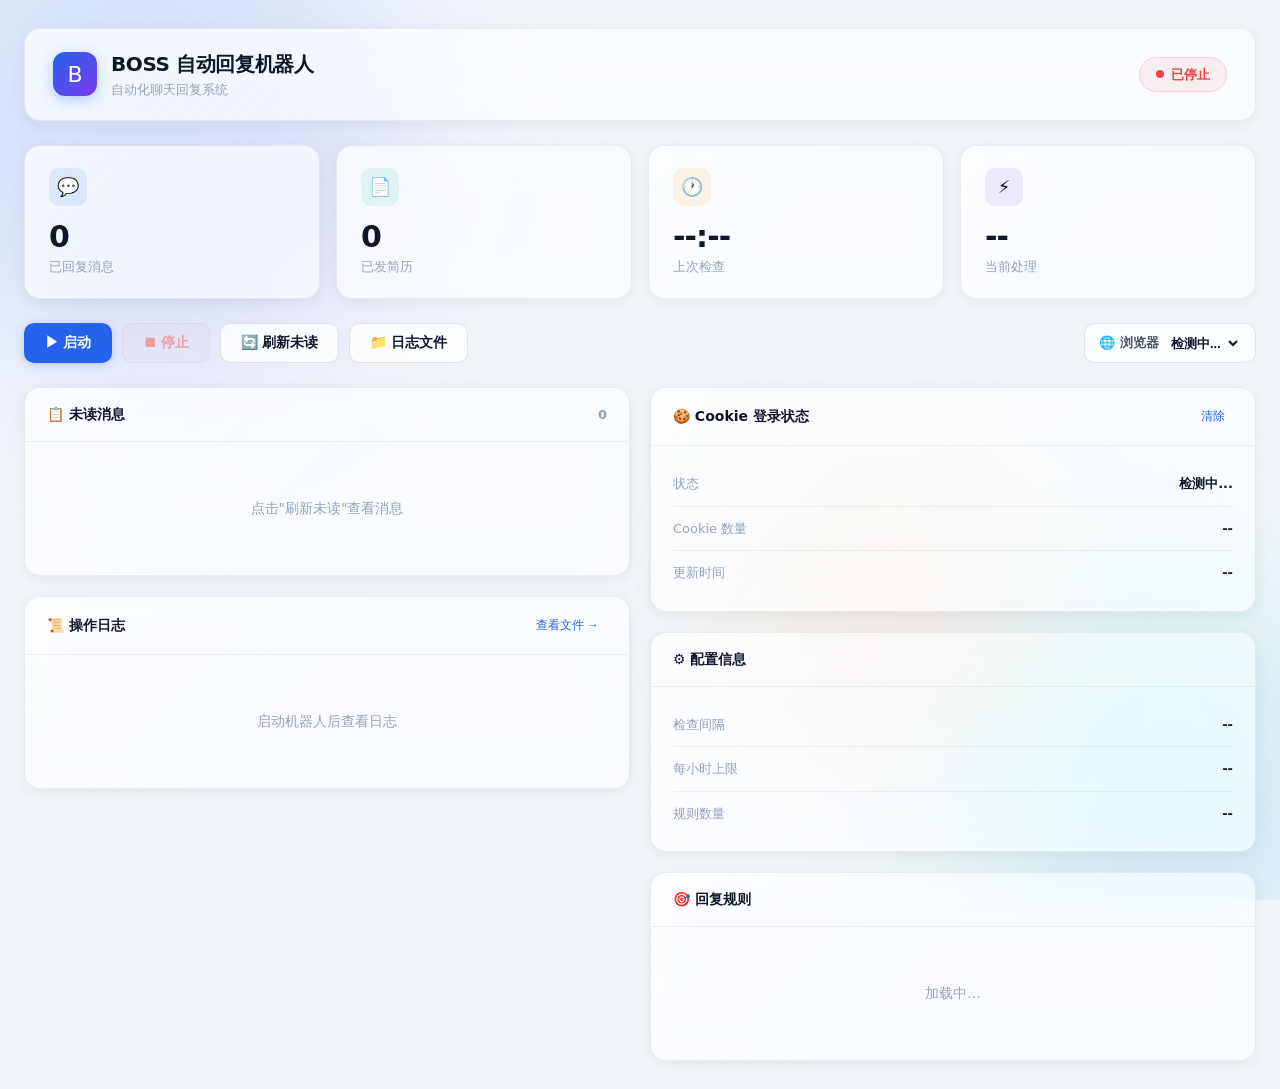
==== commit 5e7abf9f: "feat: 前端添加 Cookie 状态显示和管理 - 新增 /api/cookie/status 接口：显示 Cookie 数量、更新时间 - 新增 /api/cookie/clear 接口：一键清" ====
--- a/flask-version/templates/index.html
+++ b/flask-version/templates/index.html
@@ -764,6 +764,27 @@
             <!-- Right Column -->
             <div>
                 <div class="panel glass" style="margin-bottom:20px;">
+                    <div class="panel-header">
+                        <span>🍪 Cookie 登录状态</span>
+                        <button class="panel-header-action" id="btnClearCookie" onclick="clearCookie()">清除</button>
+                    </div>
+                    <div class="panel-body" id="cookiePanel">
+                        <div class="config-item">
+                            <span class="config-key">状态</span>
+                            <span class="config-val" id="cookieStatus">检测中...</span>
+                        </div>
+                        <div class="config-item">
+                            <span class="config-key">Cookie 数量</span>
+                            <span class="config-val" id="cookieCount">--</span>
+                        </div>
+                        <div class="config-item">
+                            <span class="config-key">更新时间</span>
+                            <span class="config-val" id="cookieTime">--</span>
+                        </div>
+                    </div>
+                </div>
+
+                <div class="panel glass" style="margin-bottom:20px;">
                     <div class="panel-header">⚙️ 配置信息</div>
                     <div class="panel-body" id="configPanel">
                         <div class="config-item">
@@ -1038,14 +1059,55 @@
             }
         }
 
+        // ==================== Cookie ====================
+        async function loadCookieStatus() {
+            try {
+                const res = await fetch('/api/cookie/status');
+                const json = await res.json();
+                const data = json.data;
+
+                const statusEl = document.getElementById('cookieStatus');
+                const countEl = document.getElementById('cookieCount');
+                const timeEl = document.getElementById('cookieTime');
+
+                if (data.exists) {
+                    statusEl.textContent = '✅ 已保存';
+                    statusEl.style.color = 'var(--success)';
+                    countEl.textContent = data.count + ' 个';
+                    timeEl.textContent = data.modified;
+                } else {
+                    statusEl.textContent = '⚠️ 未保存';
+                    statusEl.style.color = 'var(--text-muted)';
+                    countEl.textContent = '--';
+                    timeEl.textContent = '登录后自动保存';
+                }
+            } catch (e) {
+                console.error('Cookie status failed:', e);
+            }
+        }
+
+        async function clearCookie() {
+            if (!confirm('确定要清除已保存的 Cookie 吗？下次启动需要重新手动登录。')) return;
+            try {
+                const res = await fetch('/api/cookie/clear', { method: 'POST' });
+                const json = await res.json();
+                alert(json.message);
+                loadCookieStatus();
+            } catch (e) {
+                alert('清除失败: ' + e);
+            }
+        }
+
         // ==================== Init ====================
         setInterval(updateStatus, 2000);
         setInterval(updateLogs, 1000);
+        setInterval(loadCookieStatus, 5000);
 
         updateStatus();
         updateLogs();
         loadConfig();
         loadBrowserSelector();
+        loadCookieStatus();
     </script>
 </body>
 </html>
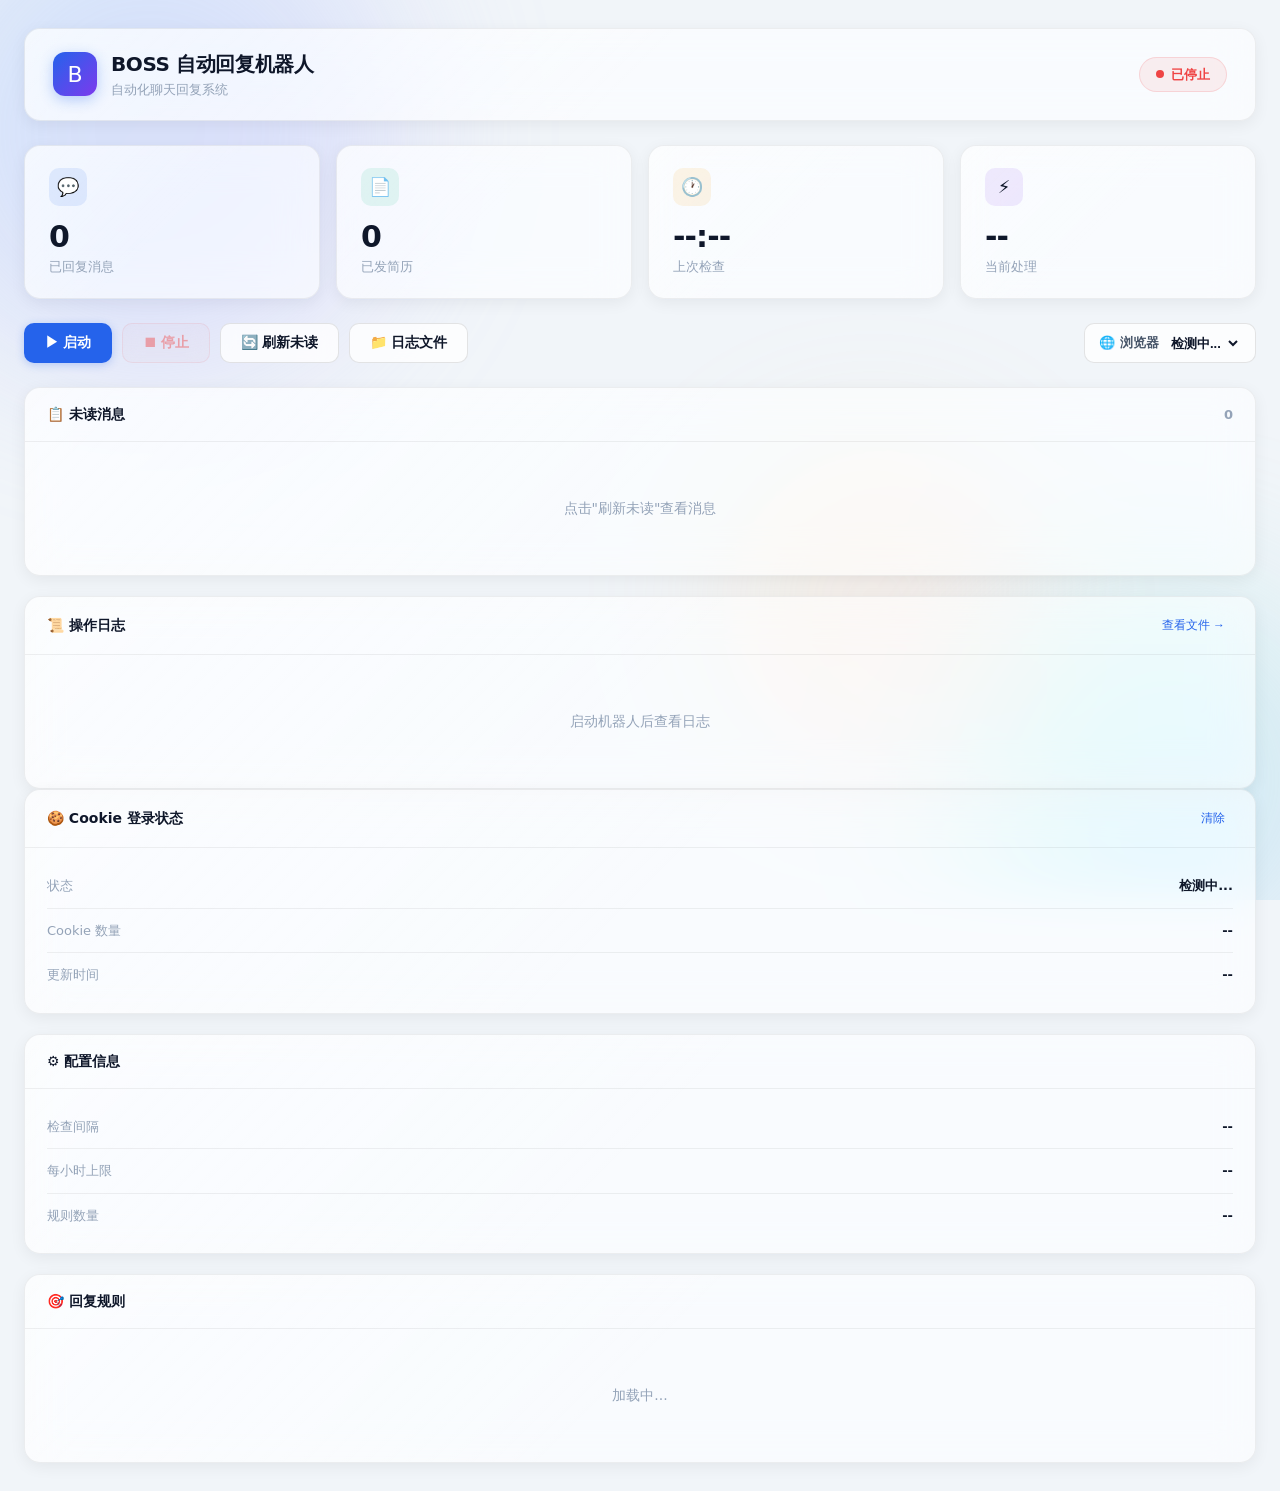
==== commit 0424b61a: "feat: AI 定制化回复 + 手动 Cookie 保存 + CDP 完整 Cookie 捕获 - 所有回复都经过 AI 生成定制化内容（不再优先规则匹配） - Cookie 过期时前端显示「我已登" ====
--- a/flask-version/templates/index.html
+++ b/flask-version/templates/index.html
@@ -307,6 +307,24 @@
 
         .btn-danger:hover:not(:disabled) {
             background: rgb(239 68 68 / .1);
+        }
+
+        .btn-success {
+            background: #16a34a;
+            color: #fff;
+            border-color: transparent;
+            box-shadow: 0 2px 8px rgb(22 163 74 / .3);
+            animation: pulse-success 2s infinite;
+        }
+
+        .btn-success:hover:not(:disabled) {
+            background: #15803d;
+        }
+
+        @keyframes pulse-success {
+            0%, 100% { box-shadow: 0 2px 8px rgb(22 163 74 / .3); }
+            50% { box-shadow: 0 2px 16px rgb(22 163 74 / .6); }
+        }
             border-color: rgb(239 68 68 / .3);
         }
 
@@ -725,6 +743,7 @@
         <div class="controls">
             <button class="btn btn-primary" id="btnStart" onclick="startBot()">▶ 启动</button>
             <button class="btn btn-danger" id="btnStop" onclick="stopBot()" disabled>⏹ 停止</button>
+            <button class="btn btn-success" id="btnConfirmLogin" onclick="confirmLogin()" style="display:none">✓ 我已登录（保存 Cookie）</button>
             <button class="btn" onclick="refreshUnread()">🔄 刷新未读</button>
             <button class="btn" onclick="showLogFiles()">📁 日志文件</button>
             <div style="flex:1"></div>
@@ -847,16 +866,26 @@
                 const badge = document.getElementById('statusBadge');
                 const statusText = document.getElementById('statusText');
 
-                if (data.running) {
+                // 显示/隐藏"我已登录"按钮
+                const btnConfirmLogin = document.getElementById('btnConfirmLogin');
+                if (data.needs_login) {
+                    badge.className = 'status-badge status-running';
+                    statusText.textContent = '等待登录...';
+                    document.getElementById('btnStart').disabled = true;
+                    document.getElementById('btnStop').disabled = false;
+                    btnConfirmLogin.style.display = '';
+                } else if (data.running) {
                     badge.className = 'status-badge status-running';
                     statusText.textContent = '运行中';
                     document.getElementById('btnStart').disabled = true;
                     document.getElementById('btnStop').disabled = false;
+                    btnConfirmLogin.style.display = 'none';
                 } else {
                     badge.className = 'status-badge status-stopped';
                     statusText.textContent = '已停止';
                     document.getElementById('btnStart').disabled = false;
                     document.getElementById('btnStop').disabled = true;
+                    btnConfirmLogin.style.display = 'none';
                 }
 
                 document.getElementById('statReplies').textContent = data.total_replies;
@@ -951,15 +980,36 @@
         async function startBot() {
             const res = await fetch('/api/start', { method: 'POST' });
             const json = await res.json();
-            alert(json.message);
+            addLog(json.success ? 'SUCCESS' : 'ERROR', json.message);
             updateStatus();
         }
 
         async function stopBot() {
             const res = await fetch('/api/stop', { method: 'POST' });
             const json = await res.json();
-            alert(json.message);
+            addLog(json.success ? 'SUCCESS' : 'ERROR', json.message);
             updateStatus();
+        }
+
+        async function confirmLogin() {
+            addLog('INFO', '正在保存 Cookie...');
+            console.log('[DEBUG] confirmLogin clicked');
+            try {
+                const res = await fetch('/api/cookie/save', { method: 'POST' });
+                console.log('[DEBUG] response status:', res.status);
+                const json = await res.json();
+                console.log('[DEBUG] response json:', json);
+                if (json.success) {
+                    addLog('SUCCESS', '✅ ' + json.message);
+                    document.getElementById('btnConfirmLogin').style.display = 'none';
+                } else {
+                    addLog('ERROR', '❌ ' + json.message);
+                }
+                loadCookieStatus();
+            } catch (e) {
+                console.error('[DEBUG] fetch error:', e);
+                addLog('ERROR', '保存失败: ' + e);
+            }
         }
 
         // ==================== Log Files Modal ====================
@@ -1091,10 +1141,10 @@
             try {
                 const res = await fetch('/api/cookie/clear', { method: 'POST' });
                 const json = await res.json();
-                alert(json.message);
+                addLog(json.success ? 'SUCCESS' : 'ERROR', json.message);
                 loadCookieStatus();
             } catch (e) {
-                alert('清除失败: ' + e);
+                addLog('ERROR', '清除失败: ' + e);
             }
         }
 
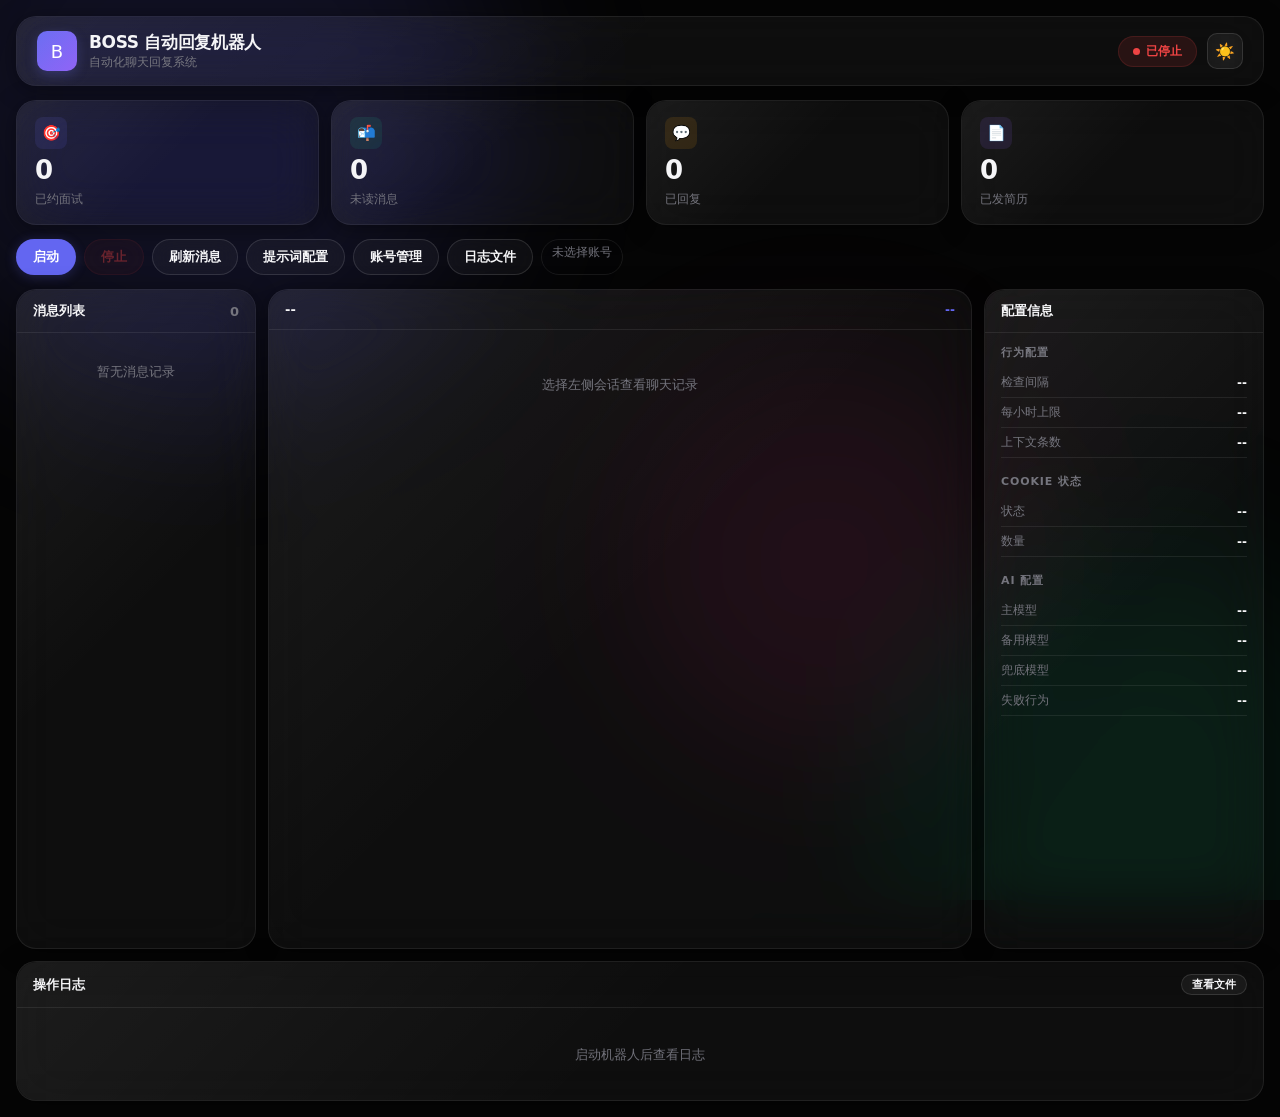
==== commit 678afd75: "feat: 四级回复决策 + 健康检查 + 防重复 + 通知系统 回复引擎升级为四级决策： 1. 关键词规则直通（最高优先级） 2. 意图识别回复（8 种意图正则识别） 3. AI 定制化回复（带多轮" ====
--- a/flask-version/templates/index.html
+++ b/flask-version/templates/index.html
@@ -1,1163 +1,1170 @@
 <!DOCTYPE html>
-<html lang="zh-CN">
+<html lang="zh-CN" data-theme="dark">
 <head>
-    <meta charset="UTF-8">
-    <meta name="viewport" content="width=device-width, initial-scale=1.0">
-    <title>BOSS Auto-Reply Bot</title>
-    <style>
-        /* ==================== Reset & Base ==================== */
-        *, *::before, *::after { margin: 0; padding: 0; box-sizing: border-box; }
-
-        :root {
-            --accent: #2563eb;
-            --accent-soft: rgb(37 99 235 / .08);
-            --accent-border: rgb(37 99 235 / .2);
-            --surface: rgb(255 255 255 / .62);
-            --surface-elevated: rgb(255 255 255 / .78);
-            --border: rgb(0 0 0 / .06);
-            --border-strong: rgb(0 0 0 / .1);
-            --text-primary: #0f172a;
-            --text-secondary: #475569;
-            --text-muted: #94a3b8;
-            --success: #10b981;
-            --danger: #ef4444;
-            --warning: #f59e0b;
-            --radius: 16px;
-            --radius-sm: 10px;
-            --radius-xs: 6px;
-            --shadow-sm: 0 1px 3px rgb(0 0 0 / .04);
-            --shadow-md: 0 4px 16px rgb(0 0 0 / .06);
-            --shadow-lg: 0 12px 40px rgb(0 0 0 / .08);
-            --blur: 20px;
-        }
-
-        body {
-            font-family: -apple-system, BlinkMacSystemFont, 'SF Pro Display', 'Segoe UI', system-ui, sans-serif;
-            background: #f1f5f9;
-            color: var(--text-primary);
-            min-height: 100dvh;
-            line-height: 1.5;
-            -webkit-font-smoothing: antialiased;
-        }
-
-        /* ==================== Background Decoration ==================== */
-        .bg-decoration {
-            position: fixed;
-            inset: 0;
-            z-index: 0;
-            overflow: hidden;
-            pointer-events: none;
-        }
-
-        .bg-blob {
-            position: absolute;
-            border-radius: 50%;
-            filter: blur(80px);
-            opacity: .35;
-        }
-
-        .bg-blob-1 {
-            width: 500px; height: 500px;
-            background: linear-gradient(135deg, #93c5fd, #c4b5fd);
-            top: -120px; left: -100px;
-        }
-
-        .bg-blob-2 {
-            width: 400px; height: 400px;
-            background: linear-gradient(135deg, #a7f3d0, #93c5fd);
-            bottom: -80px; right: -80px;
-        }
-
-        .bg-blob-3 {
-            width: 300px; height: 300px;
-            background: linear-gradient(135deg, #fde68a, #fca5a5);
-            top: 50%; right: 20%;
-            opacity: .18;
-        }
-
-        /* ==================== Glass Panel ==================== */
-        .glass {
-            position: relative;
-            background: var(--surface);
-            backdrop-filter: blur(var(--blur)) saturate(180%);
-            -webkit-backdrop-filter: blur(var(--blur)) saturate(180%);
-            border: 1px solid var(--border);
-            border-radius: var(--radius);
-            box-shadow: var(--shadow-md);
-        }
-
-        .glass::before {
-            content: "";
-            position: absolute;
-            inset: 0;
-            border-radius: inherit;
-            background: linear-gradient(135deg, rgb(255 255 255 / .35), transparent 50%);
-            pointer-events: none;
-            z-index: 0;
-        }
-
-        .glass > * { position: relative; z-index: 1; }
-
-        @media (prefers-reduced-transparency: reduce) {
-            .glass {
-                background: rgb(255 255 255 / .96);
-                backdrop-filter: none;
-                -webkit-backdrop-filter: none;
-            }
-        }
-
-        /* ==================== Layout ==================== */
-        .container {
-            position: relative;
-            z-index: 1;
-            max-width: 1280px;
-            margin: 0 auto;
-            padding: 28px 24px;
-        }
-
-        /* ==================== Header ==================== */
-        .header {
-            display: flex;
-            justify-content: space-between;
-            align-items: center;
-            padding: 20px 28px;
-            margin-bottom: 24px;
-        }
-
-        .header-left {
-            display: flex;
-            align-items: center;
-            gap: 14px;
-        }
-
-        .logo-icon {
-            width: 44px; height: 44px;
-            border-radius: 12px;
-            background: linear-gradient(135deg, var(--accent), #7c3aed);
-            display: flex;
-            align-items: center;
-            justify-content: center;
-            font-size: 22px;
-            color: #fff;
-            box-shadow: 0 4px 14px rgb(37 99 235 / .3);
-        }
-
-        .header-title {
-            font-size: 20px;
-            font-weight: 700;
-            letter-spacing: -0.02em;
-            color: var(--text-primary);
-        }
-
-        .header-subtitle {
-            font-size: 13px;
-            color: var(--text-muted);
-            margin-top: 1px;
-        }
-
-        .status-badge {
-            display: inline-flex;
-            align-items: center;
-            gap: 7px;
-            padding: 7px 16px;
-            border-radius: 999px;
-            font-size: 13px;
-            font-weight: 600;
-            border: 1px solid transparent;
-            transition: all .25s ease;
-        }
-
-        .status-dot {
-            width: 8px; height: 8px;
-            border-radius: 50%;
-            flex-shrink: 0;
-        }
-
-        .status-running {
-            background: rgb(16 185 129 / .1);
-            color: var(--success);
-            border-color: rgb(16 185 129 / .2);
-        }
-
-        .status-running .status-dot {
-            background: var(--success);
-            box-shadow: 0 0 0 3px rgb(16 185 129 / .2);
-            animation: pulse 2s infinite;
-        }
-
-        .status-stopped {
-            background: rgb(239 68 68 / .08);
-            color: var(--danger);
-            border-color: rgb(239 68 68 / .15);
-        }
-
-        .status-stopped .status-dot {
-            background: var(--danger);
-        }
-
-        @keyframes pulse {
-            0%, 100% { box-shadow: 0 0 0 3px rgb(16 185 129 / .2); }
-            50% { box-shadow: 0 0 0 6px rgb(16 185 129 / .08); }
-        }
-
-        /* ==================== Stats Grid ==================== */
-        .stats {
-            display: grid;
-            grid-template-columns: repeat(4, 1fr);
-            gap: 16px;
-            margin-bottom: 24px;
-        }
-
-        .stat-card {
-            padding: 22px 24px;
-            transition: transform .2s ease, box-shadow .2s ease;
-        }
-
-        .stat-card:hover {
-            transform: translateY(-2px);
-            box-shadow: var(--shadow-lg);
-        }
-
-        .stat-icon {
-            width: 38px; height: 38px;
-            border-radius: 10px;
-            display: flex;
-            align-items: center;
-            justify-content: center;
-            font-size: 18px;
-            margin-bottom: 14px;
-        }
-
-        .stat-icon-blue { background: rgb(37 99 235 / .1); }
-        .stat-icon-green { background: rgb(16 185 129 / .1); }
-        .stat-icon-amber { background: rgb(245 158 11 / .1); }
-        .stat-icon-purple { background: rgb(124 58 237 / .1); }
-
-        .stat-value {
-            font-size: 30px;
-            font-weight: 700;
-            letter-spacing: -0.03em;
-            color: var(--text-primary);
-            line-height: 1.1;
-        }
-
-        .stat-label {
-            font-size: 13px;
-            color: var(--text-muted);
-            margin-top: 4px;
-        }
-
-        /* ==================== Controls ==================== */
-        .controls {
-            display: flex;
-            gap: 10px;
-            margin-bottom: 24px;
-            flex-wrap: wrap;
-        }
-
-        .btn {
-            display: inline-flex;
-            align-items: center;
-            gap: 7px;
-            padding: 10px 20px;
-            border: 1px solid var(--border-strong);
-            border-radius: var(--radius-sm);
-            font-size: 14px;
-            font-weight: 600;
-            cursor: pointer;
-            transition: all .2s ease;
-            background: var(--surface-elevated);
-            color: var(--text-primary);
-            backdrop-filter: blur(10px);
-            -webkit-backdrop-filter: blur(10px);
-        }
-
-        .btn:hover:not(:disabled) {
-            transform: translateY(-1px);
-            box-shadow: var(--shadow-md);
-            border-color: var(--accent-border);
-        }
-
-        .btn:active:not(:disabled) {
-            transform: scale(.97);
-        }
-
-        .btn:disabled {
-            opacity: .45;
-            cursor: not-allowed;
-        }
-
-        .btn-primary {
-            background: var(--accent);
-            color: #fff;
-            border-color: transparent;
-            box-shadow: 0 2px 8px rgb(37 99 235 / .25);
-        }
-
-        .btn-primary:hover:not(:disabled) {
-            background: #1d4ed8;
-            box-shadow: 0 4px 16px rgb(37 99 235 / .35);
-        }
-
-        .btn-danger {
-            color: var(--danger);
-            border-color: rgb(239 68 68 / .2);
-            background: rgb(239 68 68 / .05);
-        }
-
-        .btn-danger:hover:not(:disabled) {
-            background: rgb(239 68 68 / .1);
-        }
-
-        .btn-success {
-            background: #16a34a;
-            color: #fff;
-            border-color: transparent;
-            box-shadow: 0 2px 8px rgb(22 163 74 / .3);
-            animation: pulse-success 2s infinite;
-        }
-
-        .btn-success:hover:not(:disabled) {
-            background: #15803d;
-        }
-
-        @keyframes pulse-success {
-            0%, 100% { box-shadow: 0 2px 8px rgb(22 163 74 / .3); }
-            50% { box-shadow: 0 2px 16px rgb(22 163 74 / .6); }
-        }
-            border-color: rgb(239 68 68 / .3);
-        }
-
-        /* ==================== Main Grid ==================== */
-        .main {
-            display: grid;
-            grid-template-columns: 1fr 1fr;
-            gap: 20px;
-        }
-
-        .panel {
-            overflow: hidden;
-            display: flex;
-            flex-direction: column;
-        }
-
-        .panel-header {
-            display: flex;
-            justify-content: space-between;
-            align-items: center;
-            padding: 16px 22px;
-            border-bottom: 1px solid var(--border);
-            font-size: 14px;
-            font-weight: 600;
-            color: var(--text-primary);
-        }
-
-        .panel-header-action {
-            font-size: 12px;
-            font-weight: 500;
-            color: var(--accent);
-            background: none;
-            border: none;
-            cursor: pointer;
-            padding: 4px 8px;
-            border-radius: var(--radius-xs);
-            transition: background .15s;
-        }
-
-        .panel-header-action:hover {
-            background: var(--accent-soft);
-        }
-
-        .panel-body {
-            padding: 16px 22px;
-            overflow-y: auto;
-            flex: 1;
-            max-height: 420px;
-        }
-
-        .panel-body::-webkit-scrollbar {
-            width: 5px;
-        }
-
-        .panel-body::-webkit-scrollbar-track {
-            background: transparent;
-        }
-
-        .panel-body::-webkit-scrollbar-thumb {
-            background: rgb(0 0 0 / .1);
-            border-radius: 999px;
-        }
-
-        /* ==================== Log Entries ==================== */
-        .log-entry {
-            display: flex;
-            align-items: flex-start;
-            gap: 10px;
-            padding: 8px 0;
-            border-bottom: 1px solid var(--border);
-            font-size: 13px;
-        }
-
-        .log-entry:last-child { border-bottom: none; }
-
-        .log-time {
-            color: var(--text-muted);
-            font-variant-numeric: tabular-nums;
-            flex-shrink: 0;
-            font-size: 12px;
-            padding-top: 1px;
-        }
-
-        .log-level {
-            flex-shrink: 0;
-            font-size: 11px;
-            font-weight: 700;
-            padding: 2px 7px;
-            border-radius: 4px;
-            text-transform: uppercase;
-            letter-spacing: 0.04em;
-        }
-
-        .log-level-INFO {
-            background: rgb(37 99 235 / .1);
-            color: var(--accent);
-        }
-
-        .log-level-ERROR {
-            background: rgb(239 68 68 / .1);
-            color: var(--danger);
-        }
-
-        .log-level-WARNING {
-            background: rgb(245 158 11 / .1);
-            color: var(--warning);
-        }
-
-        .log-msg {
-            color: var(--text-secondary);
-            word-break: break-all;
-            line-height: 1.4;
-        }
-
-        /* ==================== Unread Items ==================== */
-        .unread-item {
-            padding: 14px 16px;
-            background: var(--accent-soft);
-            border: 1px solid var(--accent-border);
-            border-radius: var(--radius-sm);
-            margin-bottom: 10px;
-            transition: transform .15s, box-shadow .15s;
-        }
-
-        .unread-item:hover {
-            transform: translateX(2px);
-            box-shadow: var(--shadow-sm);
-        }
-
-        .unread-name {
-            font-weight: 600;
-            color: var(--text-primary);
-            margin-bottom: 4px;
-            display: flex;
-            align-items: center;
-            gap: 8px;
-        }
-
-        .unread-count {
-            display: inline-flex;
-            align-items: center;
-            justify-content: center;
-            min-width: 20px; height: 20px;
-            background: var(--accent);
-            color: #fff;
-            border-radius: 999px;
-            font-size: 11px;
-            font-weight: 700;
-            padding: 0 6px;
-        }
-
-        .unread-preview {
-            font-size: 13px;
-            color: var(--text-secondary);
-            line-height: 1.4;
-        }
-
-        /* ==================== Config & Rules ==================== */
-        .config-item {
-            display: flex;
-            justify-content: space-between;
-            align-items: center;
-            padding: 12px 0;
-            border-bottom: 1px solid var(--border);
-        }
-
-        .config-item:last-child { border-bottom: none; }
-
-        .config-key {
-            font-size: 13px;
-            color: var(--text-muted);
-        }
-
-        .config-val {
-            font-size: 13px;
-            font-weight: 600;
-            color: var(--text-primary);
-            font-variant-numeric: tabular-nums;
-        }
-
-        .rule-item {
-            display: flex;
-            justify-content: space-between;
-            align-items: center;
-            padding: 10px 14px;
-            background: var(--accent-soft);
-            border: 1px solid var(--accent-border);
-            border-radius: var(--radius-xs);
-            margin-bottom: 6px;
-            font-size: 13px;
-        }
-
-        .rule-keyword {
-            font-weight: 600;
-            color: var(--accent);
-        }
-
-        .rule-action {
-            color: var(--text-secondary);
-            font-size: 12px;
-            max-width: 60%;
-            text-align: right;
-            overflow: hidden;
-            text-overflow: ellipsis;
-            white-space: nowrap;
-        }
-
-        /* ==================== Empty State ==================== */
-        .empty {
-            text-align: center;
-            color: var(--text-muted);
-            padding: 40px 20px;
-            font-size: 14px;
-        }
-
-        /* ==================== Modal ==================== */
-        .modal-overlay {
-            display: none;
-            position: fixed;
-            inset: 0;
-            z-index: 100;
-            background: rgb(0 0 0 / .3);
-            backdrop-filter: blur(4px);
-            -webkit-backdrop-filter: blur(4px);
-            align-items: center;
-            justify-content: center;
-        }
-
-        .modal-overlay.active {
-            display: flex;
-        }
-
-        .modal {
-            width: 90%;
-            max-width: 860px;
-            height: 80vh;
-            display: flex;
-            flex-direction: column;
-            overflow: hidden;
-            animation: modalIn .25s ease;
-        }
-
-        @keyframes modalIn {
-            from { opacity: 0; transform: scale(.96) translateY(8px); }
-            to { opacity: 1; transform: scale(1) translateY(0); }
-        }
-
-        .modal-header {
-            display: flex;
-            justify-content: space-between;
-            align-items: center;
-            padding: 18px 24px;
-            border-bottom: 1px solid var(--border);
-        }
-
-        .modal-title {
-            font-size: 16px;
-            font-weight: 600;
-        }
-
-        .modal-close {
-            width: 32px; height: 32px;
-            border: none;
-            background: var(--accent-soft);
-            border-radius: 8px;
-            cursor: pointer;
-            font-size: 16px;
-            color: var(--text-secondary);
-            display: flex;
-            align-items: center;
-            justify-content: center;
-            transition: background .15s;
-        }
-
-        .modal-close:hover {
-            background: rgb(239 68 68 / .1);
-            color: var(--danger);
-        }
-
-        .modal-toolbar {
-            display: flex;
-            gap: 10px;
-            align-items: center;
-            padding: 12px 24px;
-            border-bottom: 1px solid var(--border);
-            background: rgb(255 255 255 / .3);
-        }
-
-        .modal-select {
-            flex: 1;
-            padding: 8px 12px;
-            border: 1px solid var(--border-strong);
-            border-radius: var(--radius-xs);
-            background: var(--surface-elevated);
-            color: var(--text-primary);
-            font-size: 13px;
-            outline: none;
-            cursor: pointer;
-        }
-
-        .modal-select:focus {
-            border-color: var(--accent);
-        }
-
-        .modal-content {
-            flex: 1;
-            overflow-y: auto;
-            padding: 16px 24px;
-            font-family: 'SF Mono', 'Fira Code', 'Consolas', monospace;
-            font-size: 12px;
-            line-height: 1.6;
-            color: var(--text-secondary);
-            white-space: pre-wrap;
-            word-break: break-all;
-            background: rgb(255 255 255 / .3);
-        }
-
-        /* ==================== Browser Selector ==================== */
-        .browser-selector {
-            display: inline-flex;
-            align-items: center;
-            gap: 8px;
-            padding: 6px 14px;
-            background: var(--surface-elevated);
-            border: 1px solid var(--border-strong);
-            border-radius: var(--radius-sm);
-            backdrop-filter: blur(10px);
-            -webkit-backdrop-filter: blur(10px);
-        }
-
-        .browser-label {
-            font-size: 13px;
-            font-weight: 600;
-            color: var(--text-secondary);
-            white-space: nowrap;
-        }
-
-        .browser-select {
-            border: none;
-            background: transparent;
-            font-size: 13px;
-            font-weight: 600;
-            color: var(--text-primary);
-            outline: none;
-            cursor: pointer;
-            padding-right: 4px;
-        }
-
-        /* ==================== Responsive ==================== */
-        @media (max-width: 900px) {
-            .stats { grid-template-columns: repeat(2, 1fr); }
-            .main { grid-template-columns: 1fr; }
-        }
-
-        @media (max-width: 600px) {
-            .container { padding: 16px 12px; }
-            .stats { grid-template-columns: 1fr 1fr; gap: 10px; }
-            .stat-card { padding: 16px; }
-            .stat-value { font-size: 24px; }
-            .header { padding: 16px 20px; }
-            .header-title { font-size: 17px; }
-            .controls { gap: 8px; }
-            .btn { padding: 8px 14px; font-size: 13px; }
-        }
-    </style>
+<meta charset="UTF-8">
+<meta name="viewport" content="width=device-width, initial-scale=1.0">
+<title>BOSS Auto-Reply Bot</title>
+<style>
+*, *::before, *::after { margin: 0; padding: 0; box-sizing: border-box; }
+
+:root[data-theme="dark"] {
+  --bg-base: #050505;
+  --bg-gradient-1: rgba(99, 102, 241, 0.12);
+  --bg-gradient-2: rgba(16, 185, 129, 0.08);
+  --bg-gradient-3: rgba(236, 72, 153, 0.06);
+  --surface: rgba(255, 255, 255, 0.04);
+  --surface-elevated: rgba(255, 255, 255, 0.06);
+  --surface-solid: #0a0a0a;
+  --border: rgba(255, 255, 255, 0.08);
+  --border-strong: rgba(255, 255, 255, 0.12);
+  --border-highlight: rgba(255, 255, 255, 0.15);
+  --text-primary: #f5f5f7;
+  --text-secondary: #a1a1aa;
+  --text-muted: #71717a;
+  --accent: #6366f1;
+  --accent-soft: rgba(99, 102, 241, 0.12);
+  --accent-glow: rgba(99, 102, 241, 0.25);
+  --success: #10b981;
+  --success-soft: rgba(16, 185, 129, 0.12);
+  --danger: #ef4444;
+  --danger-soft: rgba(239, 68, 68, 0.12);
+  --warning: #f59e0b;
+  --bubble-friend: rgba(255, 255, 255, 0.06);
+  --bubble-bot: #10b981;
+  --bubble-human: #6366f1;
+  --shadow-soft: 0 4px 24px rgba(0, 0, 0, 0.4);
+  --shadow-glow: 0 0 40px rgba(99, 102, 241, 0.15);
+  --blur: 24px;
+  --radius: 20px;
+  --radius-sm: 12px;
+  --radius-xs: 8px;
+}
+
+:root[data-theme="light"] {
+  --bg-base: #f5f5f7;
+  --bg-gradient-1: rgba(99, 102, 241, 0.08);
+  --bg-gradient-2: rgba(16, 185, 129, 0.06);
+  --bg-gradient-3: rgba(236, 72, 153, 0.04);
+  --surface: rgba(255, 255, 255, 0.6);
+  --surface-elevated: rgba(255, 255, 255, 0.8);
+  --surface-solid: #ffffff;
+  --border: rgba(0, 0, 0, 0.06);
+  --border-strong: rgba(0, 0, 0, 0.1);
+  --border-highlight: rgba(0, 0, 0, 0.12);
+  --text-primary: #1d1d1f;
+  --text-secondary: #6e6e73;
+  --text-muted: #aeaeb2;
+  --accent: #6366f1;
+  --accent-soft: rgba(99, 102, 241, 0.08);
+  --accent-glow: rgba(99, 102, 241, 0.15);
+  --success: #10b981;
+  --success-soft: rgba(16, 185, 129, 0.08);
+  --danger: #ef4444;
+  --danger-soft: rgba(239, 68, 68, 0.08);
+  --warning: #f59e0b;
+  --bubble-friend: rgba(0, 0, 0, 0.04);
+  --bubble-bot: #10b981;
+  --bubble-human: #6366f1;
+  --shadow-soft: 0 4px 24px rgba(0, 0, 0, 0.06);
+  --shadow-glow: 0 0 40px rgba(99, 102, 241, 0.08);
+  --blur: 24px;
+  --radius: 20px;
+  --radius-sm: 12px;
+  --radius-xs: 8px;
+}
+
+body {
+  font-family: -apple-system, BlinkMacSystemFont, 'SF Pro Display', 'SF Pro Text', system-ui, sans-serif;
+  background: var(--bg-base);
+  color: var(--text-primary);
+  min-height: 100dvh;
+  font-size: 14px;
+  -webkit-font-smoothing: antialiased;
+  overflow-x: hidden;
+}
+
+/* Background mesh gradients */
+.bg-mesh {
+  position: fixed;
+  inset: 0;
+  z-index: 0;
+  pointer-events: none;
+  overflow: hidden;
+}
+.bg-orb {
+  position: absolute;
+  border-radius: 50%;
+  filter: blur(80px);
+}
+.bg-orb-1 { width: 600px; height: 600px; background: var(--bg-gradient-1); top: -200px; left: -100px; }
+.bg-orb-2 { width: 500px; height: 500px; background: var(--bg-gradient-2); bottom: -150px; right: -100px; }
+.bg-orb-3 { width: 400px; height: 400px; background: var(--bg-gradient-3); top: 40%; right: 20%; }
+
+/* Glass panel — Double-Bezel architecture */
+.glass {
+  background: var(--surface);
+  backdrop-filter: blur(var(--blur)) saturate(180%);
+  -webkit-backdrop-filter: blur(var(--blur)) saturate(180%);
+  border: 1px solid var(--border);
+  border-radius: var(--radius);
+  box-shadow: var(--shadow-soft);
+  position: relative;
+}
+.glass::before {
+  content: "";
+  position: absolute;
+  inset: 0;
+  border-radius: inherit;
+  background: linear-gradient(135deg, rgba(255,255,255,0.06), transparent 50%);
+  pointer-events: none;
+}
+.glass-inner {
+  background: var(--surface-elevated);
+  border: 1px solid var(--border);
+  border-radius: calc(var(--radius) - 4px);
+}
+
+.container {
+  position: relative;
+  z-index: 1;
+  max-width: 1400px;
+  margin: 0 auto;
+  padding: 16px;
+}
+
+/* Header */
+.header {
+  display: flex;
+  justify-content: space-between;
+  align-items: center;
+  padding: 14px 20px;
+  margin-bottom: 14px;
+}
+.header-left { display: flex; align-items: center; gap: 12px; }
+.logo {
+  width: 40px; height: 40px;
+  border-radius: 10px;
+  background: linear-gradient(135deg, var(--accent), #8b5cf6);
+  display: flex; align-items: center; justify-content: center;
+  font-size: 18px; color: #fff;
+  box-shadow: 0 4px 12px var(--accent-glow);
+}
+.header-title { font-size: 17px; font-weight: 700; letter-spacing: -0.02em; }
+.header-sub { font-size: 12px; color: var(--text-muted); }
+.header-right { display: flex; align-items: center; gap: 10px; }
+
+.status-badge {
+  display: inline-flex; align-items: center; gap: 6px;
+  padding: 6px 14px; border-radius: 999px;
+  font-size: 12px; font-weight: 600;
+  border: 1px solid var(--border);
+}
+.status-dot { width: 7px; height: 7px; border-radius: 50%; }
+.status-running {
+  background: var(--success-soft);
+  color: var(--success);
+  border-color: rgba(16, 185, 129, 0.2);
+}
+.status-running .status-dot {
+  background: var(--success);
+  box-shadow: 0 0 0 3px rgba(16, 185, 129, 0.15);
+  animation: pulse 2.5s cubic-bezier(0.4, 0, 0.6, 1) infinite;
+}
+.status-stopped {
+  background: var(--danger-soft);
+  color: var(--danger);
+  border-color: rgba(239, 68, 68, 0.15);
+}
+.status-stopped .status-dot { background: var(--danger); }
+@keyframes pulse {
+  0%, 100% { box-shadow: 0 0 0 3px rgba(16, 185, 129, 0.15); }
+  50% { box-shadow: 0 0 0 6px rgba(16, 185, 129, 0.05); }
+}
+
+.theme-toggle {
+  width: 36px; height: 36px;
+  border-radius: 10px;
+  border: 1px solid var(--border-strong);
+  background: var(--surface);
+  backdrop-filter: blur(12px);
+  cursor: pointer; font-size: 16px;
+  display: flex; align-items: center; justify-content: center;
+  transition: all 0.3s cubic-bezier(0.32, 0.72, 0, 1);
+}
+.theme-toggle:hover {
+  border-color: var(--border-highlight);
+  transform: scale(1.05);
+}
+
+/* Stats — floating glass cards */
+.stats {
+  display: grid;
+  grid-template-columns: repeat(4, 1fr);
+  gap: 12px;
+  margin-bottom: 14px;
+}
+.stat-card {
+  padding: 16px 18px;
+  display: flex;
+  flex-direction: column;
+  gap: 6px;
+}
+.stat-icon {
+  width: 32px; height: 32px;
+  border-radius: 8px;
+  display: flex; align-items: center; justify-content: center;
+  font-size: 15px;
+}
+.stat-icon-accent { background: var(--accent-soft); }
+.stat-icon-success { background: var(--success-soft); }
+.stat-icon-warning { background: rgba(245, 158, 11, 0.12); }
+.stat-icon-purple { background: rgba(139, 92, 246, 0.12); }
+.stat-value {
+  font-size: 26px;
+  font-weight: 700;
+  letter-spacing: -0.03em;
+  font-variant-numeric: tabular-nums;
+}
+.stat-label { font-size: 12px; color: var(--text-muted); }
+
+/* Controls */
+.controls {
+  display: flex;
+  gap: 8px;
+  margin-bottom: 14px;
+  flex-wrap: wrap;
+}
+.btn {
+  display: inline-flex;
+  align-items: center;
+  gap: 5px;
+  padding: 8px 16px;
+  border: 1px solid var(--border-strong);
+  border-radius: 999px;
+  font-size: 13px;
+  font-weight: 600;
+  cursor: pointer;
+  background: var(--surface);
+  backdrop-filter: blur(12px);
+  color: var(--text-primary);
+  transition: all 0.3s cubic-bezier(0.32, 0.72, 0, 1);
+}
+.btn:hover:not(:disabled) {
+  border-color: var(--border-highlight);
+  transform: translateY(-1px);
+  box-shadow: var(--shadow-soft);
+}
+.btn:active:not(:disabled) { transform: scale(0.98); }
+.btn:disabled { opacity: 0.4; cursor: not-allowed; }
+.btn-primary {
+  background: var(--accent);
+  color: #fff;
+  border-color: transparent;
+  box-shadow: 0 2px 12px var(--accent-glow);
+}
+.btn-primary:hover:not(:disabled) {
+  box-shadow: 0 4px 20px var(--accent-glow);
+}
+.btn-danger {
+  color: var(--danger);
+  border-color: rgba(239, 68, 68, 0.2);
+  background: var(--danger-soft);
+}
+.btn-success {
+  background: var(--success);
+  color: #fff;
+  border-color: transparent;
+  box-shadow: 0 2px 12px rgba(16, 185, 129, 0.2);
+}
+
+/* Main 3-column layout */
+.main {
+  display: grid;
+  grid-template-columns: 240px 1fr 280px;
+  gap: 12px;
+  height: calc(100dvh - 240px);
+}
+
+/* Panel base */
+.panel {
+  display: flex;
+  flex-direction: column;
+  overflow: hidden;
+}
+.panel-header {
+  padding: 12px 16px;
+  border-bottom: 1px solid var(--border);
+  font-size: 13px;
+  font-weight: 600;
+  display: flex;
+  justify-content: space-between;
+  align-items: center;
+}
+
+/* Chat list */
+.chat-list-body { flex: 1; overflow-y: auto; }
+.chat-item {
+  padding: 10px 14px;
+  cursor: pointer;
+  border-bottom: 1px solid var(--border);
+  transition: background 0.2s cubic-bezier(0.32, 0.72, 0, 1);
+}
+.chat-item:hover { background: var(--accent-soft); }
+.chat-item.active {
+  background: var(--accent-soft);
+  border-left: 3px solid var(--accent);
+}
+.chat-item-name { font-weight: 600; font-size: 13px; }
+.chat-item-job { font-size: 12px; color: var(--text-muted); }
+.chat-item-last {
+  font-size: 12px;
+  color: var(--text-secondary);
+  margin-top: 2px;
+  overflow: hidden;
+  text-overflow: ellipsis;
+  white-space: nowrap;
+}
+.chat-item-time { font-size: 11px; color: var(--text-muted); }
+.chat-item-badge {
+  display: inline-block;
+  background: var(--accent);
+  color: #fff;
+  border-radius: 999px;
+  font-size: 10px;
+  padding: 1px 6px;
+  margin-left: 4px;
+}
+
+/* Chat detail — message bubbles */
+.chat-messages { flex: 1; overflow-y: auto; padding: 16px; }
+.msg-row {
+  margin-bottom: 12px;
+  display: flex;
+  flex-direction: column;
+}
+.msg-row.msg-friend { align-items: flex-start; }
+.msg-row.msg-mine { align-items: flex-end; }
+.msg-bubble {
+  max-width: 70%;
+  padding: 8px 14px;
+  border-radius: 16px;
+  font-size: 14px;
+  line-height: 1.4;
+  word-break: break-word;
+}
+.msg-friend .msg-bubble {
+  background: var(--bubble-friend);
+  color: var(--text-primary);
+  border-bottom-left-radius: 4px;
+}
+.msg-bot .msg-bubble {
+  background: var(--bubble-bot);
+  color: #fff;
+  border-bottom-right-radius: 4px;
+}
+.msg-human .msg-bubble {
+  background: var(--bubble-human);
+  color: #fff;
+  border-bottom-right-radius: 4px;
+}
+.msg-tag {
+  font-size: 10px;
+  margin-top: 3px;
+  padding: 0 4px;
+}
+.msg-bot .msg-tag { color: var(--success); }
+.msg-human .msg-tag { color: var(--accent); }
+.msg-time {
+  font-size: 10px;
+  color: var(--text-muted);
+  margin-bottom: 3px;
+}
+
+/* Config panel */
+.config-body { flex: 1; overflow-y: auto; padding: 12px 16px; }
+.config-section { margin-bottom: 16px; }
+.config-section-title {
+  font-size: 11px;
+  font-weight: 700;
+  color: var(--text-muted);
+  text-transform: uppercase;
+  letter-spacing: 0.08em;
+  margin-bottom: 8px;
+}
+.config-item {
+  display: flex;
+  justify-content: space-between;
+  align-items: center;
+  padding: 6px 0;
+  border-bottom: 1px solid var(--border);
+  font-size: 12px;
+}
+.config-key { color: var(--text-muted); }
+.config-val { font-weight: 600; font-variant-numeric: tabular-nums; }
+
+textarea.config-edit {
+  width: 100%;
+  min-height: 60px;
+  padding: 10px;
+  font-size: 12px;
+  border: 1px solid var(--border-strong);
+  border-radius: var(--radius-xs);
+  background: var(--surface-solid);
+  color: var(--text-primary);
+  resize: vertical;
+  font-family: inherit;
+  transition: border-color 0.2s cubic-bezier(0.32, 0.72, 0, 1);
+}
+textarea.config-edit:focus {
+  border-color: var(--accent);
+  outline: none;
+  box-shadow: 0 1px 3px var(--accent-soft);
+}
+
+/* Log panel */
+.log-panel {
+  margin-top: 12px;
+  max-height: 140px;
+  overflow: hidden;
+  display: flex;
+  flex-direction: column;
+}
+.log-body { flex: 1; overflow-y: auto; padding: 8px 14px; }
+.log-entry {
+  display: flex;
+  gap: 8px;
+  padding: 3px 0;
+  font-size: 12px;
+  border-bottom: 1px solid var(--border);
+}
+.log-time {
+  color: var(--text-muted);
+  flex-shrink: 0;
+  font-variant-numeric: tabular-nums;
+}
+.log-level {
+  flex-shrink: 0;
+  font-weight: 700;
+  font-size: 10px;
+  padding: 1px 5px;
+  border-radius: 4px;
+}
+.log-level-INFO { background: var(--accent-soft); color: var(--accent); }
+.log-level-ERROR { background: var(--danger-soft); color: var(--danger); }
+.log-level-WARNING { background: rgba(245, 158, 11, 0.12); color: var(--warning); }
+.log-msg { color: var(--text-secondary); word-break: break-all; }
+
+/* Modal */
+.modal-overlay {
+  display: none;
+  position: fixed;
+  inset: 0;
+  z-index: 100;
+  background: rgba(0, 0, 0, 0.5);
+  backdrop-filter: blur(8px);
+  -webkit-backdrop-filter: blur(8px);
+  align-items: center;
+  justify-content: center;
+}
+.modal-overlay.active { display: flex; }
+.modal {
+  width: 90%;
+  max-width: 800px;
+  height: 80vh;
+  display: flex;
+  flex-direction: column;
+  overflow: hidden;
+  animation: modalIn 0.4s cubic-bezier(0.32, 0.72, 0, 1);
+}
+@keyframes modalIn {
+  from { opacity: 0; transform: scale(0.96) translateY(8px); }
+  to { opacity: 1; transform: scale(1) translateY(0); }
+}
+.modal-header {
+  padding: 16px 22px;
+  border-bottom: 1px solid var(--border);
+  display: flex;
+  justify-content: space-between;
+  align-items: center;
+}
+.modal-title { font-weight: 700; font-size: 16px; }
+.modal-close {
+  width: 30px; height: 30px;
+  border: none;
+  border-radius: 8px;
+  background: var(--surface-elevated);
+  cursor: pointer;
+  font-size: 14px;
+  color: var(--text-secondary);
+  display: flex;
+  align-items: center;
+  justify-content: center;
+  transition: all 0.2s cubic-bezier(0.32, 0.72, 0, 1);
+}
+.modal-close:hover {
+  background: var(--danger-soft);
+  color: var(--danger);
+}
+.modal-body { flex: 1; overflow-y: auto; padding: 18px 22px; }
+.modal-toolbar {
+  display: flex;
+  gap: 8px;
+  padding: 10px 22px;
+  border-bottom: 1px solid var(--border);
+}
+.modal-select {
+  flex: 1;
+  padding: 6px 10px;
+  border: 1px solid var(--border-strong);
+  border-radius: var(--radius-xs);
+  background: var(--surface-solid);
+  color: var(--text-primary);
+  font-size: 12px;
+  outline: none;
+}
+
+/* Prompts editor */
+.prompts-section { margin-bottom: 20px; }
+.prompts-label { font-size: 13px; font-weight: 600; margin-bottom: 6px; }
+.prompts-hint { font-size: 11px; color: var(--text-muted); margin-bottom: 6px; }
+
+/* Empty state */
+.empty {
+  text-align: center;
+  color: var(--text-muted);
+  padding: 30px 16px;
+  font-size: 13px;
+}
+
+/* Scrollbar */
+::-webkit-scrollbar { width: 4px; }
+::-webkit-scrollbar-track { background: transparent; }
+::-webkit-scrollbar-thumb {
+  background: var(--border-strong);
+  border-radius: 999px;
+}
+
+/* Responsive */
+@media (max-width: 1100px) {
+  .main { grid-template-columns: 200px 1fr; }
+  .config-panel { display: none; }
+}
+@media (max-width: 700px) {
+  .stats { grid-template-columns: repeat(2, 1fr); }
+  .main { grid-template-columns: 1fr; height: auto; }
+  .chat-list-panel { max-height: 200px; }
+  .chat-detail-panel { min-height: 300px; }
+}
+
+/* Reduced transparency fallback */
+@media (prefers-reduced-transparency: reduce) {
+  .glass {
+    background: var(--surface-solid);
+    backdrop-filter: none;
+    -webkit-backdrop-filter: none;
+  }
+}
+</style>
 </head>
 <body>
-    <!-- Background -->
-    <div class="bg-decoration">
-        <div class="bg-blob bg-blob-1"></div>
-        <div class="bg-blob bg-blob-2"></div>
-        <div class="bg-blob bg-blob-3"></div>
-    </div>
-
-    <div class="container">
-        <!-- Header -->
-        <div class="header glass">
-            <div class="header-left">
-                <div class="logo-icon">B</div>
-                <div>
-                    <div class="header-title">BOSS 自动回复机器人</div>
-                    <div class="header-subtitle">自动化聊天回复系统</div>
-                </div>
-            </div>
-            <span id="statusBadge" class="status-badge status-stopped">
-                <span class="status-dot"></span>
-                <span id="statusText">已停止</span>
-            </span>
+<div class="bg-mesh">
+  <div class="bg-orb bg-orb-1"></div>
+  <div class="bg-orb bg-orb-2"></div>
+  <div class="bg-orb bg-orb-3"></div>
+</div>
+
+<div class="container">
+  <!-- Header -->
+  <div class="header glass">
+    <div class="header-left">
+      <div class="logo">B</div>
+      <div>
+        <div class="header-title">BOSS 自动回复机器人</div>
+        <div class="header-sub">自动化聊天回复系统</div>
+      </div>
+    </div>
+    <div class="header-right">
+      <span id="statusBadge" class="status-badge status-stopped">
+        <span class="status-dot"></span>
+        <span id="statusText">已停止</span>
+      </span>
+      <button class="theme-toggle" id="themeToggle" onclick="toggleTheme()"></button>
+    </div>
+  </div>
+
+  <!-- Stats -->
+  <div class="stats">
+    <div class="stat-card glass">
+      <div class="stat-icon stat-icon-accent">🎯</div>
+      <div class="stat-value" id="statInterviews">0</div>
+      <div class="stat-label">已约面试</div>
+    </div>
+    <div class="stat-card glass">
+      <div class="stat-icon stat-icon-success">📬</div>
+      <div class="stat-value" id="statUnread">0</div>
+      <div class="stat-label">未读消息</div>
+    </div>
+    <div class="stat-card glass">
+      <div class="stat-icon stat-icon-warning">💬</div>
+      <div class="stat-value" id="statReplies">0</div>
+      <div class="stat-label">已回复</div>
+    </div>
+    <div class="stat-card glass">
+      <div class="stat-icon stat-icon-purple">📄</div>
+      <div class="stat-value" id="statResumes">0</div>
+      <div class="stat-label">已发简历</div>
+    </div>
+  </div>
+
+  <!-- Controls -->
+  <div class="controls">
+    <button class="btn btn-primary" id="btnStart" onclick="startBot()">启动</button>
+    <button class="btn btn-danger" id="btnStop" onclick="stopBot()" disabled>停止</button>
+    <button class="btn btn-success" id="btnConfirmLogin" onclick="confirmLogin()" style="display:none">我已登录</button>
+    <button class="btn" onclick="refreshMessages()">刷新消息</button>
+    <button class="btn" onclick="showPromptsEditor()">提示词配置</button>
+    <button class="btn" onclick="showAccountManager()">账号管理</button>
+    <button class="btn" onclick="showLogFiles()">日志文件</button>
+    <span id="activeAccountBadge" style="font-size:12px;color:var(--text-muted);padding:4px 10px;border:1px solid var(--border);border-radius:999px;">未选择账号</span>
+  </div>
+
+  <!-- Main 3-column layout -->
+  <div class="main">
+    <!-- Left: Chat List -->
+    <div class="panel glass chat-list-panel">
+      <div class="panel-header">
+        <span>消息列表</span>
+        <span id="chatListCount" style="color:var(--text-muted)">0</span>
+      </div>
+      <div class="chat-list-body" id="chatListBody">
+        <div class="empty">暂无消息记录</div>
+      </div>
+    </div>
+
+    <!-- Center: Chat Detail -->
+    <div class="panel glass chat-detail-panel">
+      <div class="panel-header" style="display:flex;justify-content:space-between;">
+        <span class="chat-header-name" id="chatDetailName">--</span>
+        <span style="font-size:12px;color:var(--accent);" id="chatDetailJob">--</span>
+      </div>
+      <div class="chat-messages" id="chatMessagesBody">
+        <div class="empty">选择左侧会话查看聊天记录</div>
+      </div>
+    </div>
+
+    <!-- Right: Config Panel -->
+    <div class="panel glass config-panel">
+      <div class="panel-header">配置信息</div>
+      <div class="config-body" id="configBody">
+        <div class="config-section">
+          <div class="config-section-title">行为配置</div>
+          <div class="config-item">
+            <span class="config-key">检查间隔</span>
+            <span class="config-val" id="cfgInterval">--</span>
+          </div>
+          <div class="config-item">
+            <span class="config-key">每小时上限</span>
+            <span class="config-val" id="cfgMax">--</span>
+          </div>
+          <div class="config-item">
+            <span class="config-key">上下文条数</span>
+            <span class="config-val" id="cfgContext">--</span>
+          </div>
         </div>
-
-        <!-- Stats -->
-        <div class="stats">
-            <div class="stat-card glass">
-                <div class="stat-icon stat-icon-blue">💬</div>
-                <div class="stat-value" id="statReplies">0</div>
-                <div class="stat-label">已回复消息</div>
-            </div>
-            <div class="stat-card glass">
-                <div class="stat-icon stat-icon-green">📄</div>
-                <div class="stat-value" id="statResumes">0</div>
-                <div class="stat-label">已发简历</div>
-            </div>
-            <div class="stat-card glass">
-                <div class="stat-icon stat-icon-amber">🕐</div>
-                <div class="stat-value" id="statLastCheck">--:--</div>
-                <div class="stat-label">上次检查</div>
-            </div>
-            <div class="stat-card glass">
-                <div class="stat-icon stat-icon-purple">⚡</div>
-                <div class="stat-value" id="statCurrent">--</div>
-                <div class="stat-label">当前处理</div>
-            </div>
+        <div class="config-section">
+          <div class="config-section-title">Cookie 状态</div>
+          <div class="config-item">
+            <span class="config-key">状态</span>
+            <span class="config-val" id="cookieStatus">--</span>
+          </div>
+          <div class="config-item">
+            <span class="config-key">数量</span>
+            <span class="config-val" id="cookieCount">--</span>
+          </div>
         </div>
-
-        <!-- Controls -->
-        <div class="controls">
-            <button class="btn btn-primary" id="btnStart" onclick="startBot()">▶ 启动</button>
-            <button class="btn btn-danger" id="btnStop" onclick="stopBot()" disabled>⏹ 停止</button>
-            <button class="btn btn-success" id="btnConfirmLogin" onclick="confirmLogin()" style="display:none">✓ 我已登录（保存 Cookie）</button>
-            <button class="btn" onclick="refreshUnread()">🔄 刷新未读</button>
-            <button class="btn" onclick="showLogFiles()">📁 日志文件</button>
-            <div style="flex:1"></div>
-            <div class="browser-selector" id="browserSelector">
-                <span class="browser-label">🌐 浏览器</span>
-                <select class="browser-select" id="browserSelect" onchange="selectBrowser()">
-                    <option value="">检测中...</option>
-                </select>
-            </div>
+        <div class="config-section">
+          <div class="config-section-title">AI 配置</div>
+          <div class="config-item">
+            <span class="config-key">主模型</span>
+            <span class="config-val" id="cfgAiModel">--</span>
+          </div>
+          <div class="config-item">
+            <span class="config-key">备用模型</span>
+            <span class="config-val" id="cfgBackupModel">--</span>
+          </div>
+          <div class="config-item">
+            <span class="config-key">兜底模型</span>
+            <span class="config-val" id="cfgFallbackModel">--</span>
+          </div>
+          <div class="config-item">
+            <span class="config-key">失败行为</span>
+            <span class="config-val" id="cfgFailAction">--</span>
+          </div>
         </div>
-
-        <!-- Main -->
-        <div class="main">
-            <!-- Left Column -->
-            <div>
-                <div class="panel glass" style="margin-bottom:20px;">
-                    <div class="panel-header">
-                        <span>📋 未读消息</span>
-                        <span id="unreadTotal" style="color:var(--text-muted);font-size:13px;">0</span>
-                    </div>
-                    <div class="panel-body" id="unreadList">
-                        <div class="empty">点击"刷新未读"查看消息</div>
-                    </div>
-                </div>
-
-                <div class="panel glass">
-                    <div class="panel-header">
-                        <span>📜 操作日志</span>
-                        <button class="panel-header-action" onclick="showLogFiles()">查看文件 →</button>
-                    </div>
-                    <div class="panel-body" id="logList">
-                        <div class="empty">启动机器人后查看日志</div>
-                    </div>
-                </div>
-            </div>
-
-            <!-- Right Column -->
-            <div>
-                <div class="panel glass" style="margin-bottom:20px;">
-                    <div class="panel-header">
-                        <span>🍪 Cookie 登录状态</span>
-                        <button class="panel-header-action" id="btnClearCookie" onclick="clearCookie()">清除</button>
-                    </div>
-                    <div class="panel-body" id="cookiePanel">
-                        <div class="config-item">
-                            <span class="config-key">状态</span>
-                            <span class="config-val" id="cookieStatus">检测中...</span>
-                        </div>
-                        <div class="config-item">
-                            <span class="config-key">Cookie 数量</span>
-                            <span class="config-val" id="cookieCount">--</span>
-                        </div>
-                        <div class="config-item">
-                            <span class="config-key">更新时间</span>
-                            <span class="config-val" id="cookieTime">--</span>
-                        </div>
-                    </div>
-                </div>
-
-                <div class="panel glass" style="margin-bottom:20px;">
-                    <div class="panel-header">⚙️ 配置信息</div>
-                    <div class="panel-body" id="configPanel">
-                        <div class="config-item">
-                            <span class="config-key">检查间隔</span>
-                            <span class="config-val" id="cfgInterval">--</span>
-                        </div>
-                        <div class="config-item">
-                            <span class="config-key">每小时上限</span>
-                            <span class="config-val" id="cfgMax">--</span>
-                        </div>
-                        <div class="config-item">
-                            <span class="config-key">规则数量</span>
-                            <span class="config-val" id="cfgRules">--</span>
-                        </div>
-                    </div>
-                </div>
-
-                <div class="panel glass">
-                    <div class="panel-header">🎯 回复规则</div>
-                    <div class="panel-body" id="rulesPanel">
-                        <div class="empty">加载中...</div>
-                    </div>
-                </div>
-            </div>
+      </div>
+    </div>
+  </div>
+
+  <!-- Log Panel -->
+  <div class="panel glass log-panel">
+    <div class="panel-header">
+      <span>操作日志</span>
+      <button class="btn" style="padding:2px 10px;font-size:11px" onclick="showLogFiles()">查看文件</button>
+    </div>
+    <div class="log-body" id="logBody">
+      <div class="empty">启动机器人后查看日志</div>
+    </div>
+  </div>
+</div>
+
+<!-- Log File Modal -->
+<div class="modal-overlay" id="logModal" onclick="if(event.target===this) closeLogModal()">
+  <div class="modal glass">
+    <div class="modal-header">
+      <span class="modal-title">日志文件</span>
+      <button class="modal-close" onclick="closeLogModal()">✕</button>
+    </div>
+    <div class="modal-toolbar">
+      <select class="modal-select" id="logFileSelect" onchange="loadLogFile()">
+        <option value="">选择日志文件...</option>
+      </select>
+      <button class="btn" onclick="refreshLogFiles()" style="flex-shrink:0">刷新</button>
+    </div>
+    <div class="modal-body" id="logFileContent" style="font-family:'SF Mono',monospace;font-size:12px;white-space:pre-wrap;word-break:break-all;">选择文件查看内容</div>
+  </div>
+</div>
+
+<!-- Prompts Editor Modal -->
+<div class="modal-overlay" id="promptsModal" onclick="if(event.target===this) closePromptsModal()">
+  <div class="modal glass">
+    <div class="modal-header">
+      <span class="modal-title">提示词 & 配置编辑</span>
+      <button class="modal-close" onclick="closePromptsModal()">✕</button>
+    </div>
+    <div class="modal-body" id="promptsBody">
+      <div class="empty">加载中...</div>
+    </div>
+    <div style="padding:12px 22px;border-top:1px solid var(--border);display:flex;justify-content:flex-end;gap:8px;">
+      <button class="btn" onclick="closePromptsModal()">取消</button>
+      <button class="btn btn-primary" onclick="savePrompts()">保存</button>
+    </div>
+  </div>
+</div>
+
+<!-- Account Manager Modal -->
+<div class="modal-overlay" id="accountModal" onclick="if(event.target===this) closeAccountModal()">
+  <div class="modal glass" style="max-width:700px;height:70vh;">
+    <div class="modal-header">
+      <span class="modal-title">账号管理</span>
+      <button class="modal-close" onclick="closeAccountModal()">✕</button>
+    </div>
+    <div class="modal-toolbar">
+      <input type="text" id="newAccountName" placeholder="输入账号名称..." class="modal-select" style="flex:1;">
+      <button class="btn btn-primary" onclick="createAccount()" style="flex-shrink:0">创建账号</button>
+    </div>
+    <div class="modal-body" id="accountListBody">
+      <div class="empty">加载中...</div>
+    </div>
+  </div>
+</div>
+
+<!-- Cookie Upload Modal -->
+<div class="modal-overlay" id="cookieModal" onclick="if(event.target===this) closeCookieModal()">
+  <div class="modal glass" style="max-width:600px;height:60vh;">
+    <div class="modal-header">
+      <span class="modal-title">上传 Cookie — <span id="cookieAccountName"></span></span>
+      <button class="modal-close" onclick="closeCookieModal()">✕</button>
+    </div>
+    <div class="modal-body">
+      <div class="prompts-section">
+        <div class="prompts-label">Cookie 数据 (JSON 格式)</div>
+        <div class="prompts-hint">从浏览器开发者工具复制 cookie，或粘贴 JSON 数组格式</div>
+        <textarea class="config-edit" id="cookieInput" style="min-height:200px;font-family:'SF Mono',monospace;font-size:11px;" placeholder='[{"name":"wt2","value":"xxx","domain":".zhipin.com","path":"/"}, ...]'></textarea>
+      </div>
+      <div class="prompts-section">
+        <div class="prompts-label">或输入单个 Cookie 值</div>
+        <div class="prompts-hint">直接粘贴 wt2 cookie 值（最关键的登录凭证）</div>
+        <textarea class="config-edit" id="wt2Input" style="min-height:40px;" placeholder="粘贴 wt2 cookie 值..."></textarea>
+      </div>
+    </div>
+    <div style="padding:12px 22px;border-top:1px solid var(--border);display:flex;justify-content:flex-end;gap:8px;">
+      <button class="btn" onclick="closeCookieModal()">取消</button>
+      <button class="btn btn-primary" onclick="uploadCookie()">上传 Cookie</button>
+    </div>
+  </div>
+</div>
+
+<script>
+function escapeHtml(t){const d=document.createElement('div');d.textContent=t;return d.innerHTML;}
+
+function toggleTheme(){
+  const html=document.documentElement;
+  const cur=html.getAttribute('data-theme');
+  const next=cur==='light'?'dark':'light';
+  html.setAttribute('data-theme',next);
+  document.getElementById('themeToggle').textContent=next==='light'?'🌙':'☀️';
+  localStorage.setItem('theme',next);
+}
+(function initTheme(){
+  const saved=localStorage.getItem('theme')||'dark';
+  document.documentElement.setAttribute('data-theme',saved);
+  document.getElementById('themeToggle').textContent=saved==='light'?'🌙':'☀️';
+})();
+
+async function updateStatus(){
+  try{
+    const res=await fetch('/api/status');
+    const json=await res.json();
+    const data=json.data;
+    const badge=document.getElementById('statusBadge');
+    const statusText=document.getElementById('statusText');
+    const btnConfirmLogin=document.getElementById('btnConfirmLogin');
+    if(data.needs_login){
+      badge.className='status-badge status-running';
+      statusText.textContent='等待登录...';
+      document.getElementById('btnStart').disabled=true;
+      document.getElementById('btnStop').disabled=false;
+      btnConfirmLogin.style.display='';
+    }else if(data.running){
+      badge.className='status-badge status-running';
+      statusText.textContent='运行中';
+      document.getElementById('btnStart').disabled=true;
+      document.getElementById('btnStop').disabled=false;
+      btnConfirmLogin.style.display='none';
+    }else{
+      badge.className='status-badge status-stopped';
+      statusText.textContent='已停止';
+      document.getElementById('btnStart').disabled=false;
+      document.getElementById('btnStop').disabled=true;
+      btnConfirmLogin.style.display='none';
+    }
+    document.getElementById('statReplies').textContent=data.total_replies;
+    document.getElementById('statResumes').textContent=data.total_resumes;
+  }catch(e){console.error('Status:',e);}
+}
+
+async function updateStats(){
+  try{
+    const res=await fetch('/api/stats');
+    const json=await res.json();
+    const data=json.data;
+    const total=data.total||{};
+    document.getElementById('statInterviews').textContent=(total.important_events||0);
+  }catch(e){console.error('Stats:',e);}
+}
+
+let currentChatName=null;
+async function refreshMessages(){
+  try{
+    const res=await fetch('/api/messages');
+    const json=await res.json();
+    const chats=json.data||[];
+    document.getElementById('chatListCount').textContent=chats.length;
+    let unreadTotal=0;
+    chats.forEach(c=>{if(c.last_message&&!c.last_message.is_mine)unreadTotal++;});
+    document.getElementById('statUnread').textContent=unreadTotal;
+    if(chats.length===0){
+      document.getElementById('chatListBody').innerHTML='<div class="empty">暂无消息记录</div>';
+      return;
+    }
+    const html=chats.map(c=>{
+      const last=c.last_message||{};
+      const lastText=last.text||'';
+      const isMine=last.is_mine;
+      const badge=(!isMine&&lastText)?'<span class="chat-item-badge">新</span>':'';
+      return `<div class="chat-item ${c.chat_name===currentChatName?'active':''}" onclick="selectChat('${escapeHtml(c.chat_name)}')"><div style="display:flex;justify-content:space-between;align-items:center;"><span class="chat-item-name">${escapeHtml(c.chat_name)}${badge}</span><span class="chat-item-time">${c.updated_at?c.updated_at.slice(11,16):''}</span></div><div class="chat-item-job">${escapeHtml(c.job_name||'')}</div><div class="chat-item-last">${isMine?'我: ':''}${escapeHtml(lastText.slice(0,40))}</div></div>`;
+    }).join('');
+    document.getElementById('chatListBody').innerHTML=html;
+  }catch(e){console.error('Messages:',e);}
+}
+
+async function selectChat(name){
+  currentChatName=name;
+  try{
+    const res=await fetch('/api/messages/'+encodeURIComponent(name));
+    const json=await res.json();
+    const data=json.data||{};
+    const messages=data.messages||[];
+    document.getElementById('chatDetailName').textContent=data.chat_name||name;
+    document.getElementById('chatDetailJob').textContent=data.job_name||'';
+    if(messages.length===0){
+      document.getElementById('chatMessagesBody').innerHTML='<div class="empty">无消息记录</div>';
+      return;
+    }
+    const html=messages.map(m=>{
+      const isMine=m.is_mine;
+      const source=m.source||(isMine?'human':'friend');
+      let rowClass,bubbleClass,tag;
+      if(!isMine){rowClass='msg-friend';bubbleClass='';tag='';}
+      else if(source==='bot'){rowClass='msg-mine msg-bot';bubbleClass='';tag='<div class="msg-tag">机器人</div>';}
+      else{rowClass='msg-mine msg-human';bubbleClass='';tag='<div class="msg-tag">人工</div>';}
+      const time=m.time||'';
+      return `<div class="msg-row ${rowClass}"><div class="msg-time">${time}</div><div class="msg-bubble ${bubbleClass}">${escapeHtml(m.text||'')}</div>${tag}</div>`;
+    }).join('');
+    document.getElementById('chatMessagesBody').innerHTML=html;
+    document.getElementById('chatMessagesBody').scrollTop=999999;
+    refreshMessages();
+  }catch(e){console.error('Select chat:',e);}
+}
+
+async function loadConfig(){
+  try{
+    const res=await fetch('/api/prompts');
+    const json=await res.json();
+    const data=json.data||{};
+    const bc=data.behavior_config||{};
+    document.getElementById('cfgInterval').textContent=bc.check_interval+'s';
+    document.getElementById('cfgMax').textContent=bc.max_replies_per_hour;
+    document.getElementById('cfgContext').textContent=bc.context_message_count;
+    const ai=data.ai_config||{};
+    document.getElementById('cfgAiModel').textContent=(ai.ai_models||[]).filter(m=>m).join(', ')||'--';
+    document.getElementById('cfgBackupModel').textContent=(ai.ai_backup_models||[]).filter(m=>m).join(', ')||'--';
+    document.getElementById('cfgFallbackModel').textContent=ai.ai_fallback_model||'--';
+    document.getElementById('cfgFailAction').textContent=ai.ai_fail_action||'--';
+    window._promptsData=data;
+  }catch(e){console.error('Config:',e);}
+}
+
+async function loadCookieStatus(){
+  try{
+    const res=await fetch('/api/cookie/status');
+    const json=await res.json();
+    const data=json.data||{};
+    if(data.exists){
+      document.getElementById('cookieStatus').textContent='已保存';
+      document.getElementById('cookieCount').textContent=data.count+' 个';
+    }else{
+      document.getElementById('cookieStatus').textContent='未保存';
+      document.getElementById('cookieCount').textContent='--';
+    }
+  }catch(e){console.error('Cookie:',e);}
+}
+
+async function updateLogs(){
+  try{
+    const res=await fetch('/api/logs?limit=40');
+    const json=await res.json();
+    const logs=json.data||[];
+    if(logs.length===0)return;
+    const html=logs.map(l=>`<div class="log-entry"><span class="log-time">${l.time}</span><span class="log-level log-level-${l.level}">${l.level}</span><span class="log-msg">${escapeHtml(l.message)}</span></div>`).join('');
+    document.getElementById('logBody').innerHTML=html;
+  }catch(e){console.error('Logs:',e);}
+}
+
+async function startBot(){await fetch('/api/start',{method:'POST'});updateStatus();}
+async function stopBot(){await fetch('/api/stop',{method:'POST'});updateStatus();}
+async function confirmLogin(){
+  try{
+    const res=await fetch('/api/cookie/save',{method:'POST'});
+    const json=await res.json();
+    if(json.success)document.getElementById('btnConfirmLogin').style.display='none';
+    loadCookieStatus();
+  }catch(e){console.error('Login:',e);}
+}
+
+function showLogFiles(){document.getElementById('logModal').classList.add('active');refreshLogFiles();}
+function closeLogModal(){document.getElementById('logModal').classList.remove('active');}
+async function refreshLogFiles(){
+  try{
+    const res=await fetch('/api/logfiles');
+    const json=await res.json();
+    const select=document.getElementById('logFileSelect');
+    select.innerHTML='<option value="">选择日志文件...</option>';
+    (json.data||[]).forEach(f=>{
+      const opt=document.createElement('option');
+      opt.value=f.name;
+      opt.textContent=`${f.name} (${(f.size/1024).toFixed(1)}KB) - ${f.modified}`;
+      select.appendChild(opt);
+    });
+  }catch(e){console.error('Log files:',e);}
+}
+async function loadLogFile(){
+  const fn=document.getElementById('logFileSelect').value;
+  if(!fn)return;
+  try{
+    const res=await fetch('/api/logfile/'+encodeURIComponent(fn));
+    const json=await res.json();
+    document.getElementById('logFileContent').textContent=json.data||json.message||'空文件';
+  }catch(e){document.getElementById('logFileContent').textContent='加载失败';}
+}
+
+function showPromptsEditor(){document.getElementById('promptsModal').classList.add('active');renderPromptsEditor();}
+function closePromptsModal(){document.getElementById('promptsModal').classList.remove('active');}
+
+function renderPromptsEditor(){
+  const data=window._promptsData||{};
+  const body=document.getElementById('promptsBody');
+  const sections=[];
+  sections.push(`<div class="prompts-section"><div class="prompts-label">AI 系统提示词规则</div><div class="prompts-hint">控制 AI 回复的行为准则</div><textarea class="config-edit" id="edit_system_rules" style="min-height:140px">${escapeHtml(data.system_rules||'')}</textarea></div>`);
+ sections.push(`<div class="prompts-section"><div class="prompts-label">用户消息模板</div><div class="prompts-hint">可用 {boss_name} {job_name} {history} {message} 占位符</div><textarea class="config-edit" id="edit_user_prompt_template" style="min-height:100px">${escapeHtml(data.user_prompt_template||'')}</textarea></div>`);
+  const rt=data.reply_templates||{};
+  sections.push(`<div class="prompts-section"><div class="prompts-label">话术模板</div><div class="prompts-hint">可用 {salary} {interview_time} {position} 等占位符</div><div style="display:grid;grid-template-columns:1fr 1fr;gap:8px;"><div><div class="prompts-hint">薪资回复</div><textarea class="config-edit" id="edit_SALARY_REPLY">${escapeHtml(rt.SALARY_REPLY||'')}</textarea></div><div><div class="prompts-hint">面试时间回复</div><textarea class="config-edit" id="edit_INTERVIEW_TIME_REPLY">${escapeHtml(rt.INTERVIEW_TIME_REPLY||'')}</textarea></div><div><div class="prompts-hint">岗位理解回复</div><textarea class="config-edit" id="edit_JOB_CONTENT_REPLY">${escapeHtml(rt.JOB_CONTENT_REPLY||'')}</textarea></div><div><div class="prompts-hint">打招呼回复</div><textarea class="config-edit" id="edit_GREETING_REPLY">${escapeHtml(rt.GREETING_REPLY||'')}</textarea></div><div><div class="prompts-hint">默认兜底回复</div><textarea class="config-edit" id="edit_DEFAULT_REPLY">${escapeHtml(rt.DEFAULT_REPLY||'')}</textarea></div><div><div class="prompts-hint">简历重复降级回复</div><textarea class="config-edit" id="edit_RESUME_DUPLICATE_REPLY">${escapeHtml(rt.RESUME_DUPLICATE_REPLY||'')}</textarea></div><div><div class="prompts-hint">简历不可用降级回复</div><textarea class="config-edit" id="edit_RESUME_UNAVAILABLE_REPLY">${escapeHtml(rt.RESUME_UNAVAILABLE_REPLY||'')}</textarea></div></div></div>`);
+  sections.push(`<div class="prompts-section"><div class="prompts-label">重要事件关键词</div><div class="prompts-hint">命中时触发通知+可选转人工（逗号分隔）</div><textarea class="config-edit" id="edit_importance_keywords" style="min-height:60px">${escapeHtml((data.importance_keywords||[]).join(', '))}</textarea></div>`);
+  const up=data.user_profile||{};
+  sections.push(`<div class="prompts-section"><div class="prompts-label">个人画像</div><div class="prompts-hint">AI 回复时参考的个人背景</div><div style="display:grid;grid-template-columns:1fr 1fr;gap:8px;"><div><div class="prompts-hint">姓名</div><textarea class="config-edit" id="edit_profile_name" style="min-height:36px">${escapeHtml(up.name||'')}</textarea></div><div><div class="prompts-hint">学历</div><textarea class="config-edit" id="edit_profile_education" style="min-height:36px">${escapeHtml(up.education||'')}</textarea></div><div><div class="prompts-hint">求职方向</div><textarea class="config-edit" id="edit_profile_position" style="min-height:36px">${escapeHtml(up.position||'')}</textarea></div><div><div class="prompts-hint">技能（逗号分隔）</div><textarea class="config-edit" id="edit_profile_skills" style="min-height:36px">${escapeHtml((up.skills||[]).join(', '))}</textarea></div><div><div class="prompts-hint">经历</div><textarea class="config-edit" id="edit_profile_experience" style="min-height:36px">${escapeHtml(up.experience||'')}</textarea></div><div><div class="prompts-hint">期望薪资</div><textarea class="config-edit" id="edit_profile_salary" style="min-height:36px">${escapeHtml(up.salary_expectation||'')}</textarea></div><div><div class="prompts-hint">可面试时间</div><textarea class="config-edit" id="edit_profile_interview_time" style="min-height:36px">${escapeHtml(up.available_interview_time||'')}</textarea></div><div><div class="prompts-hint">联系方式</div><textarea class="config-edit" id="edit_profile_contact" style="min-height:36px">${escapeHtml(up.contact||'')}</textarea></div></div></div>`);
+  body.innerHTML=sections.join('');
+}
+
+async function savePrompts(){
+  const data={};
+  const sr=document.getElementById('edit_system_rules');
+  if(sr)data.system_rules=sr.value;
+  const upt=document.getElementById('edit_user_prompt_template');
+  if(upt)data.user_prompt_template=upt.value;
+  const replyTemplates={};
+  ['SALARY_REPLY','INTERVIEW_TIME_REPLY','JOB_CONTENT_REPLY','GREETING_REPLY','DEFAULT_REPLY','RESUME_DUPLICATE_REPLY','RESUME_UNAVAILABLE_REPLY'].forEach(k=>{
+    const el=document.getElementById('edit_'+k);
+    if(el)replyTemplates[k]=el.value;
+  });
+  data.reply_templates=replyTemplates;
+  const ik=document.getElementById('edit_importance_keywords');
+  if(ik)data.importance_keywords=ik.value.split(',').map(s=>s.trim()).filter(s=>s);
+  const profile={};
+  const nameEl=document.getElementById('edit_profile_name');
+  if(nameEl){
+    profile.name=nameEl.value;
+    profile.education=document.getElementById('edit_profile_education').value;
+    profile.position=document.getElementById('edit_profile_position').value;
+    profile.skills=document.getElementById('edit_profile_skills').value.split(',').map(s=>s.trim()).filter(s=>s);
+    profile.experience=document.getElementById('edit_profile_experience').value;
+    profile.salary_expectation=document.getElementById('edit_profile_salary').value;
+    profile.available_interview_time=document.getElementById('edit_profile_interview_time').value;
+    profile.contact=document.getElementById('edit_profile_contact').value;
+    const highlights=window._promptsData?.user_profile?.highlights||[];
+    profile.highlights=highlights;
+  }
+  data.user_profile=profile;
+  try{
+    const res=await fetch('/api/prompts',{method:'POST',headers:{'Content-Type':'application/json'},body:JSON.stringify(data)});
+    const json=await res.json();
+    if(json.success){closePromptsModal();loadConfig();}
+  }catch(e){console.error('Save prompts:',e);}
+}
+
+let currentCookieAccountId=null;
+
+function showAccountManager(){
+  document.getElementById('accountModal').classList.add('active');
+  loadAccountList();
+}
+function closeAccountModal(){
+  document.getElementById('accountModal').classList.remove('active');
+}
+
+async function loadAccountList(){
+  try{
+    const res=await fetch('/api/accounts/active');
+    const json=await res.json();
+    const data=json.data||{};
+    const accounts=data.accounts||[];
+    const activeId=data.active_id;
+    const body=document.getElementById('accountListBody');
+    if(accounts.length===0){
+      body.innerHTML='<div class="empty">暂无账号，请创建一个</div>';
+      document.getElementById('activeAccountBadge').textContent='未选择账号';
+      return;
+    }
+    document.getElementById('activeAccountBadge').textContent=accounts.find(a=>a.id===activeId)?.name||'未选择账号';
+    const html=accounts.map(a=>{
+      const isActive=a.id===activeId;
+      const cookieBadge=a.logged_in?`<span style="color:var(--success);font-size:11px;">Cookie ✓ (${a.cookie_count||0})</span>`:'<span style="color:var(--danger);font-size:11px;">未上传 Cookie</span>';
+      return `<div style="padding:12px;border-bottom:1px solid var(--border);display:flex;justify-content:space-between;align-items:center;">
+        <div>
+          <div style="font-weight:600;font-size:14px;">${escapeHtml(a.name)} ${isActive?'<span style="color:var(--accent);font-size:11px;">(当前)</span>':''}</div>
+          <div style="font-size:11px;color:var(--text-muted);margin-top:2px;">${cookieBadge} | 创建: ${a.created_at||''}</div>
         </div>
-    </div>
-
-    <!-- Log File Modal -->
-    <div class="modal-overlay" id="logModal" onclick="if(event.target===this) closeLogModal()">
-        <div class="modal glass">
-            <div class="modal-header">
-                <span class="modal-title">📁 日志文件</span>
-                <button class="modal-close" onclick="closeLogModal()">✕</button>
-            </div>
-            <div class="modal-toolbar">
-                <select class="modal-select" id="logFileSelect" onchange="loadLogFile()">
-                    <option value="">选择日志文件...</option>
-                </select>
-                <button class="btn" onclick="refreshLogFiles()" style="flex-shrink:0;">刷新</button>
-            </div>
-            <div class="modal-content" id="logFileContent">选择文件查看内容</div>
+        <div style="display:flex;gap:6px;">
+          ${isActive?'':`<button class="btn" style="padding:4px 10px;font-size:11px;" onclick="switchAccount('${a.id}')">切换</button>`}
+          <button class="btn" style="padding:4px 10px;font-size:11px;" onclick="showCookieUpload('${a.id}','${escapeHtml(a.name)}')">上传Cookie</button>
+          <button class="btn btn-danger" style="padding:4px 10px;font-size:11px;" onclick="deleteAccount('${a.id}')">删除</button>
         </div>
-    </div>
-
-    <script>
-        // ==================== Helpers ====================
-        function escapeHtml(text) {
-            const div = document.createElement('div');
-            div.textContent = text;
-            return div.innerHTML;
-        }
-
-        // ==================== Status ====================
-        async function updateStatus() {
-            try {
-                const res = await fetch('/api/status');
-                const json = await res.json();
-                const data = json.data;
-
-                const badge = document.getElementById('statusBadge');
-                const statusText = document.getElementById('statusText');
-
-                // 显示/隐藏"我已登录"按钮
-                const btnConfirmLogin = document.getElementById('btnConfirmLogin');
-                if (data.needs_login) {
-                    badge.className = 'status-badge status-running';
-                    statusText.textContent = '等待登录...';
-                    document.getElementById('btnStart').disabled = true;
-                    document.getElementById('btnStop').disabled = false;
-                    btnConfirmLogin.style.display = '';
-                } else if (data.running) {
-                    badge.className = 'status-badge status-running';
-                    statusText.textContent = '运行中';
-                    document.getElementById('btnStart').disabled = true;
-                    document.getElementById('btnStop').disabled = false;
-                    btnConfirmLogin.style.display = 'none';
-                } else {
-                    badge.className = 'status-badge status-stopped';
-                    statusText.textContent = '已停止';
-                    document.getElementById('btnStart').disabled = false;
-                    document.getElementById('btnStop').disabled = true;
-                    btnConfirmLogin.style.display = 'none';
-                }
-
-                document.getElementById('statReplies').textContent = data.total_replies;
-                document.getElementById('statResumes').textContent = data.total_resumes;
-                document.getElementById('statLastCheck').textContent = data.last_check || '--:--';
-                document.getElementById('statCurrent').textContent = data.current_chat || '--';
-            } catch (e) {
-                console.error('Status update failed:', e);
-            }
-        }
-
-        // ==================== Logs ====================
-        async function updateLogs() {
-            try {
-                const res = await fetch('/api/logs?limit=50');
-                const json = await res.json();
-                const logs = json.data;
-
-                if (logs.length === 0) return;
-
-                const html = logs.map(log => `
-                    <div class="log-entry">
-                        <span class="log-time">${log.time}</span>
-                        <span class="log-level log-level-${log.level}">${log.level}</span>
-                        <span class="log-msg">${escapeHtml(log.message)}</span>
-                    </div>
-                `).join('');
-
-                document.getElementById('logList').innerHTML = html;
-            } catch (e) {
-                console.error('Log update failed:', e);
-            }
-        }
-
-        // ==================== Unread ====================
-        async function refreshUnread() {
-            const container = document.getElementById('unreadList');
-            container.innerHTML = '<div class="empty">加载中...</div>';
-
-            try {
-                const res = await fetch('/api/unread');
-                const json = await res.json();
-
-                if (json.success) {
-                    const items = json.data;
-                    document.getElementById('unreadTotal').textContent = items.length;
-
-                    if (items.length > 0) {
-                        container.innerHTML = items.map(item => `
-                            <div class="unread-item">
-                                <div class="unread-name">
-                                    ${escapeHtml(item.name)}
-                                    <span class="unread-count">${item.count}</span>
-                                </div>
-                                <div class="unread-preview">${escapeHtml(item.preview)}</div>
-                            </div>
-                        `).join('');
-                    } else {
-                        container.innerHTML = '<div class="empty">暂无未读消息</div>';
-                    }
-                } else {
-                    container.innerHTML = `<div class="empty">错误: ${json.message}</div>`;
-                }
-            } catch (e) {
-                container.innerHTML = `<div class="empty">请求失败: ${e}</div>`            }
-        }
-
-        // ==================== Config ====================
-        async function loadConfig() {
-            try {
-                const res = await fetch('/api/config');
-                const json = await res.json();
-                const data = json.data;
-
-                document.getElementById('cfgInterval').textContent = data.check_interval + ' 秒';
-                document.getElementById('cfgMax').textContent = data.max_replies_per_hour;
-                document.getElementById('cfgRules').textContent = data.rules_count;
-
-                const rulesHtml = Object.entries(data.rules).map(([k, v]) => `
-                    <div class="rule-item">
-                        <span class="rule-keyword">${escapeHtml(k)}</span>
-                        <span class="rule-action">${escapeHtml(v)}</span>
-                    </div>
-                `).join('');
-                document.getElementById('rulesPanel').innerHTML = rulesHtml || '<div class="empty">无规则</div>';
-            } catch (e) {
-                console.error('Config load failed:', e);
-            }
-        }
-
-        // ==================== Bot Controls ====================
-        async function startBot() {
-            const res = await fetch('/api/start', { method: 'POST' });
-            const json = await res.json();
-            addLog(json.success ? 'SUCCESS' : 'ERROR', json.message);
-            updateStatus();
-        }
-
-        async function stopBot() {
-            const res = await fetch('/api/stop', { method: 'POST' });
-            const json = await res.json();
-            addLog(json.success ? 'SUCCESS' : 'ERROR', json.message);
-            updateStatus();
-        }
-
-        async function confirmLogin() {
-            addLog('INFO', '正在保存 Cookie...');
-            console.log('[DEBUG] confirmLogin clicked');
-            try {
-                const res = await fetch('/api/cookie/save', { method: 'POST' });
-                console.log('[DEBUG] response status:', res.status);
-                const json = await res.json();
-                console.log('[DEBUG] response json:', json);
-                if (json.success) {
-                    addLog('SUCCESS', '✅ ' + json.message);
-                    document.getElementById('btnConfirmLogin').style.display = 'none';
-                } else {
-                    addLog('ERROR', '❌ ' + json.message);
-                }
-                loadCookieStatus();
-            } catch (e) {
-                console.error('[DEBUG] fetch error:', e);
-                addLog('ERROR', '保存失败: ' + e);
-            }
-        }
-
-        // ==================== Log Files Modal ====================
-        function showLogFiles() {
-            document.getElementById('logModal').classList.add('active');
-            refreshLogFiles();
-        }
-
-        function closeLogModal() {
-            document.getElementById('logModal').classList.remove('active');
-        }
-
-        async function refreshLogFiles() {
-            try {
-                const res = await fetch('/api/logfiles');
-                const json = await res.json();
-                const select = document.getElementById('logFileSelect');
-                select.innerHTML = '<option value="">选择日志文件...</option>';
-                json.data.forEach(f => {
-                    const opt = document.createElement('option');
-                    opt.value = f.name;
-                    const sizeKB = (f.size / 1024).toFixed(1);
-                    opt.textContent = `${f.name} (${sizeKB} KB) - ${f.modified}`;
-                    select.appendChild(opt);
-                });
-            } catch (e) {
-                console.error('Failed to load log files:', e);
-            }
-        }
-
-        async function loadLogFile() {
-            const filename = document.getElementById('logFileSelect').value;
-            if (!filename) return;
-            try {
-                const res = await fetch('/api/logfile/' + encodeURIComponent(filename));
-                const json = await res.json();
-                document.getElementById('logFileContent').textContent = json.data || json.message || '空文件';
-            } catch (e) {
-                document.getElementById('logFileContent').textContent = '加载失败: ' + e;
-            }
-        }
-
-        // ==================== Browser Selector ====================
-        const BROWSER_NAMES = {
-            chrome: "Google Chrome",
-            edge: "Microsoft Edge",
-            chromium: "Chromium"
-        };
-
-        async function loadBrowserSelector() {
-            try {
-                const res = await fetch('/api/browser/detect');
-                const json = await res.json();
-                if (!json.success) return;
-
-                const { available, selected, default: defaultBrowser } = json.data;
-                const select = document.getElementById('browserSelect');
-
-                select.innerHTML = '';
-                const browsers = Object.entries(available);
-
-                if (browsers.length === 0) {
-                    select.innerHTML = '<option value="">未检测到浏览器</option>';
-                    return;
-                }
-
-                for (const [key, path] of browsers) {
-                    const opt = document.createElement('option');
-                    opt.value = key;
-                    opt.textContent = BROWSER_NAMES[key] || key;
-                    if (key === (selected || defaultBrowser)) {
-                        opt.selected = true;
-                    }
-                    select.appendChild(opt);
-                }
-            } catch (e) {
-                console.error('Browser detection failed:', e);
-            }
-        }
-
-        async function selectBrowser() {
-            const name = document.getElementById('browserSelect').value;
-            if (!name) return;
-            try {
-                const res = await fetch('/api/browser/select', {
-                    method: 'POST',
-                    headers: { 'Content-Type': 'application/json' },
-                    body: JSON.stringify({ browser: name })
-                });
-                const json = await res.json();
-                // 轻提示，不用 alert
-                const selector = document.getElementById('browserSelector');
-                selector.style.borderColor = 'var(--success)';
-                setTimeout(() => selector.style.borderColor = '', 800);
-            } catch (e) {
-                console.error('Browser selection failed:', e);
-            }
-        }
-
-        // ==================== Cookie ====================
-        async function loadCookieStatus() {
-            try {
-                const res = await fetch('/api/cookie/status');
-                const json = await res.json();
-                const data = json.data;
-
-                const statusEl = document.getElementById('cookieStatus');
-                const countEl = document.getElementById('cookieCount');
-                const timeEl = document.getElementById('cookieTime');
-
-                if (data.exists) {
-                    statusEl.textContent = '✅ 已保存';
-                    statusEl.style.color = 'var(--success)';
-                    countEl.textContent = data.count + ' 个';
-                    timeEl.textContent = data.modified;
-                } else {
-                    statusEl.textContent = '⚠️ 未保存';
-                    statusEl.style.color = 'var(--text-muted)';
-                    countEl.textContent = '--';
-                    timeEl.textContent = '登录后自动保存';
-                }
-            } catch (e) {
-                console.error('Cookie status failed:', e);
-            }
-        }
-
-        async function clearCookie() {
-            if (!confirm('确定要清除已保存的 Cookie 吗？下次启动需要重新手动登录。')) return;
-            try {
-                const res = await fetch('/api/cookie/clear', { method: 'POST' });
-                const json = await res.json();
-                addLog(json.success ? 'SUCCESS' : 'ERROR', json.message);
-                loadCookieStatus();
-            } catch (e) {
-                addLog('ERROR', '清除失败: ' + e);
-            }
-        }
-
-        // ==================== Init ====================
-        setInterval(updateStatus, 2000);
-        setInterval(updateLogs, 1000);
-        setInterval(loadCookieStatus, 5000);
-
-        updateStatus();
-        updateLogs();
-        loadConfig();
-        loadBrowserSelector();
-        loadCookieStatus();
-    </script>
+      </div>`;
+    }).join('');
+    body.innerHTML=html;
+  }catch(e){console.error('Account list:',e);}
+}
+
+async function createAccount(){
+  const name=document.getElementById('newAccountName').value.trim();
+  if(!name)return;
+  try{
+    const res=await fetch('/api/accounts',{method:'POST',headers:{'Content-Type':'application/json'},body:JSON.stringify({name})});
+    const json=await res.json();
+    if(json.success){
+      document.getElementById('newAccountName').value='';
+      loadAccountList();
+    }
+  }catch(e){console.error('Create account:',e);}
+}
+
+async function switchAccount(accountId){
+  try{
+    const res=await fetch(`/api/accounts/${accountId}/switch`,{method:'POST'});
+    const json=await res.json();
+    if(json.success)loadAccountList();
+  }catch(e){console.error('Switch account:',e);}
+}
+
+async function deleteAccount(accountId){
+  if(!confirm('确定删除该账号？所有数据将被清除。'))return;
+  try{
+    const res=await fetch(`/api/accounts/${accountId}`,{method:'DELETE'});
+    const json=await res.json();
+    if(json.success)loadAccountList();
+  }catch(e){console.error('Delete account:',e);}
+}
+
+function showCookieUpload(accountId,accountName){
+  currentCookieAccountId=accountId;
+  document.getElementById('cookieAccountName').textContent=accountName;
+  document.getElementById('cookieInput').value='';
+  document.getElementById('wt2Input').value='';
+  document.getElementById('cookieModal').classList.add('active');
+}
+function closeCookieModal(){
+  document.getElementById('cookieModal').classList.remove('active');
+}
+
+async function uploadCookie(){
+  if(!currentCookieAccountId)return;
+  const jsonInput=document.getElementById('cookieInput').value.trim();
+  const wt2Input=document.getElementById('wt2Input').value.trim();
+  let cookies=[];
+  if(jsonInput){
+    try{cookies=JSON.parse(jsonInput);}catch(e){
+      alert('JSON 格式错误，请检查');return;
+    }
+  }else if(wt2Input){
+    cookies=[{name:'wt2',value:wt2Input,domain:'.zhipin.com',path:'/'}];
+  }else{
+    alert('请输入 Cookie 数据');return;
+  }
+  try{
+    const res=await fetch(`/api/accounts/${currentCookieAccountId}/cookie`,{
+      method:'POST',headers:{'Content-Type':'application/json'},
+      body:JSON.stringify({cookies})
+    });
+    const json=await res.json();
+    if(json.success){
+      closeCookieModal();
+      loadAccountList();
+    }else{
+      alert(json.message||'上传失败');
+    }
+  }catch(e){console.error('Upload cookie:',e);alert('上传失败');}
+}
+
+setInterval(updateStatus,3000);
+setInterval(updateLogs,1500);
+setInterval(loadCookieStatus,10000);
+setInterval(refreshMessages,5000);
+setInterval(updateStats,5000);
+updateStatus();
+updateLogs();
+loadConfig();
+loadCookieStatus();
+refreshMessages();
+updateStats();
+</script>
 </body>
 </html>
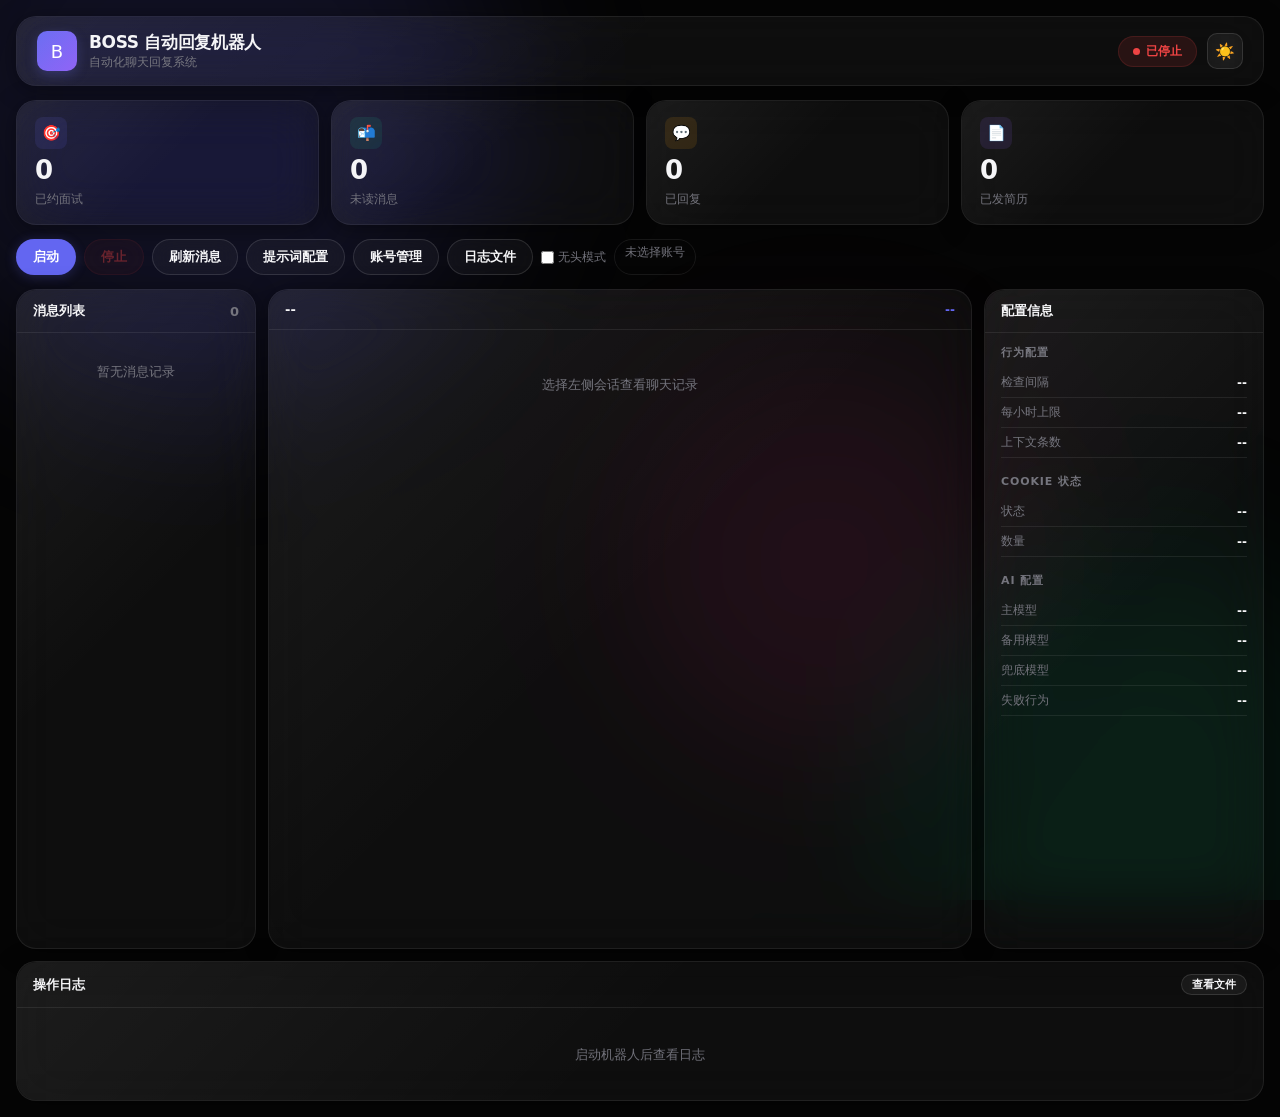
==== commit 85675c30: "feat: 多账号管理 + 消息存储 + 自进化 + 无头模式 + Docker 部署 - 新增 account_manager.py：多账号独立数据目录管理 - 新增 message_store.p" ====
--- a/flask-version/templates/index.html
+++ b/flask-version/templates/index.html
@@ -625,6 +625,9 @@
     <button class="btn" onclick="showPromptsEditor()">提示词配置</button>
     <button class="btn" onclick="showAccountManager()">账号管理</button>
     <button class="btn" onclick="showLogFiles()">日志文件</button>
+    <label style="font-size:12px;color:var(--text-muted);display:flex;align-items:center;gap:4px;cursor:pointer;">
+      <input type="checkbox" id="headlessToggle" onchange="toggleHeadless()" style="cursor:pointer;"> 无头模式
+    </label>
     <span id="activeAccountBadge" style="font-size:12px;color:var(--text-muted);padding:4px 10px;border:1px solid var(--border);border-radius:999px;">未选择账号</span>
   </div>
 
@@ -633,7 +636,7 @@
     <!-- Left: Chat List -->
     <div class="panel glass chat-list-panel">
       <div class="panel-header">
-        <span>消息列表</span>
+        <span>消息列表 <span id="chatListAccountTag" style="color:var(--accent);font-size:11px;"></span></span>
         <span id="chatListCount" style="color:var(--text-muted)">0</span>
       </div>
       <div class="chat-list-body" id="chatListBody">
@@ -827,7 +830,8 @@
       btnConfirmLogin.style.display='';
     }else if(data.running){
       badge.className='status-badge status-running';
-      statusText.textContent='运行中';
+      const modeLabel=data.headless?'运行中 (无头)':'运行中 (有头)';
+      statusText.textContent=modeLabel;
       document.getElementById('btnStart').disabled=true;
       document.getElementById('btnStop').disabled=false;
       btnConfirmLogin.style.display='none';
@@ -951,7 +955,16 @@
   }catch(e){console.error('Logs:',e);}
 }
 
-async function startBot(){await fetch('/api/start',{method:'POST'});updateStatus();}
+async function startBot(){
+  const headless=document.getElementById('headlessToggle')?.checked||false;
+  await fetch('/api/start',{method:'POST',headers:{'Content-Type':'application/json'},body:JSON.stringify({headless})});
+  updateStatus();
+}
+
+function toggleHeadless(){
+  const checked=document.getElementById('headlessToggle').checked;
+  console.log('无头模式:', checked?'开启':'关闭');
+}
 async function stopBot(){await fetch('/api/stop',{method:'POST'});updateStatus();}
 async function confirmLogin(){
   try{
@@ -1065,6 +1078,11 @@
       return;
     }
     document.getElementById('activeAccountBadge').textContent=accounts.find(a=>a.id===activeId)?.name||'未选择账号';
+    const accountTag=document.getElementById('chatListAccountTag');
+    if(accountTag){
+      const activeName=accounts.find(a=>a.id===activeId)?.name||'';
+      accountTag.textContent=activeName?`[${activeName}]`:'';
+    }
     const html=accounts.map(a=>{
       const isActive=a.id===activeId;
       const cookieBadge=a.logged_in?`<span style="color:var(--success);font-size:11px;">Cookie ✓ (${a.cookie_count||0})</span>`:'<span style="color:var(--danger);font-size:11px;">未上传 Cookie</span>';
@@ -1101,7 +1119,13 @@
   try{
     const res=await fetch(`/api/accounts/${accountId}/switch`,{method:'POST'});
     const json=await res.json();
-    if(json.success)loadAccountList();
+    if(json.success){
+      loadAccountList();
+      refreshMessages();
+      loadCookieStatus();
+      updateStats();
+      updateStatus();
+    }
   }catch(e){console.error('Switch account:',e);}
 }
 
@@ -1165,6 +1189,7 @@
 loadCookieStatus();
 refreshMessages();
 updateStats();
+loadAccountList();
 </script>
 </body>
 </html>
